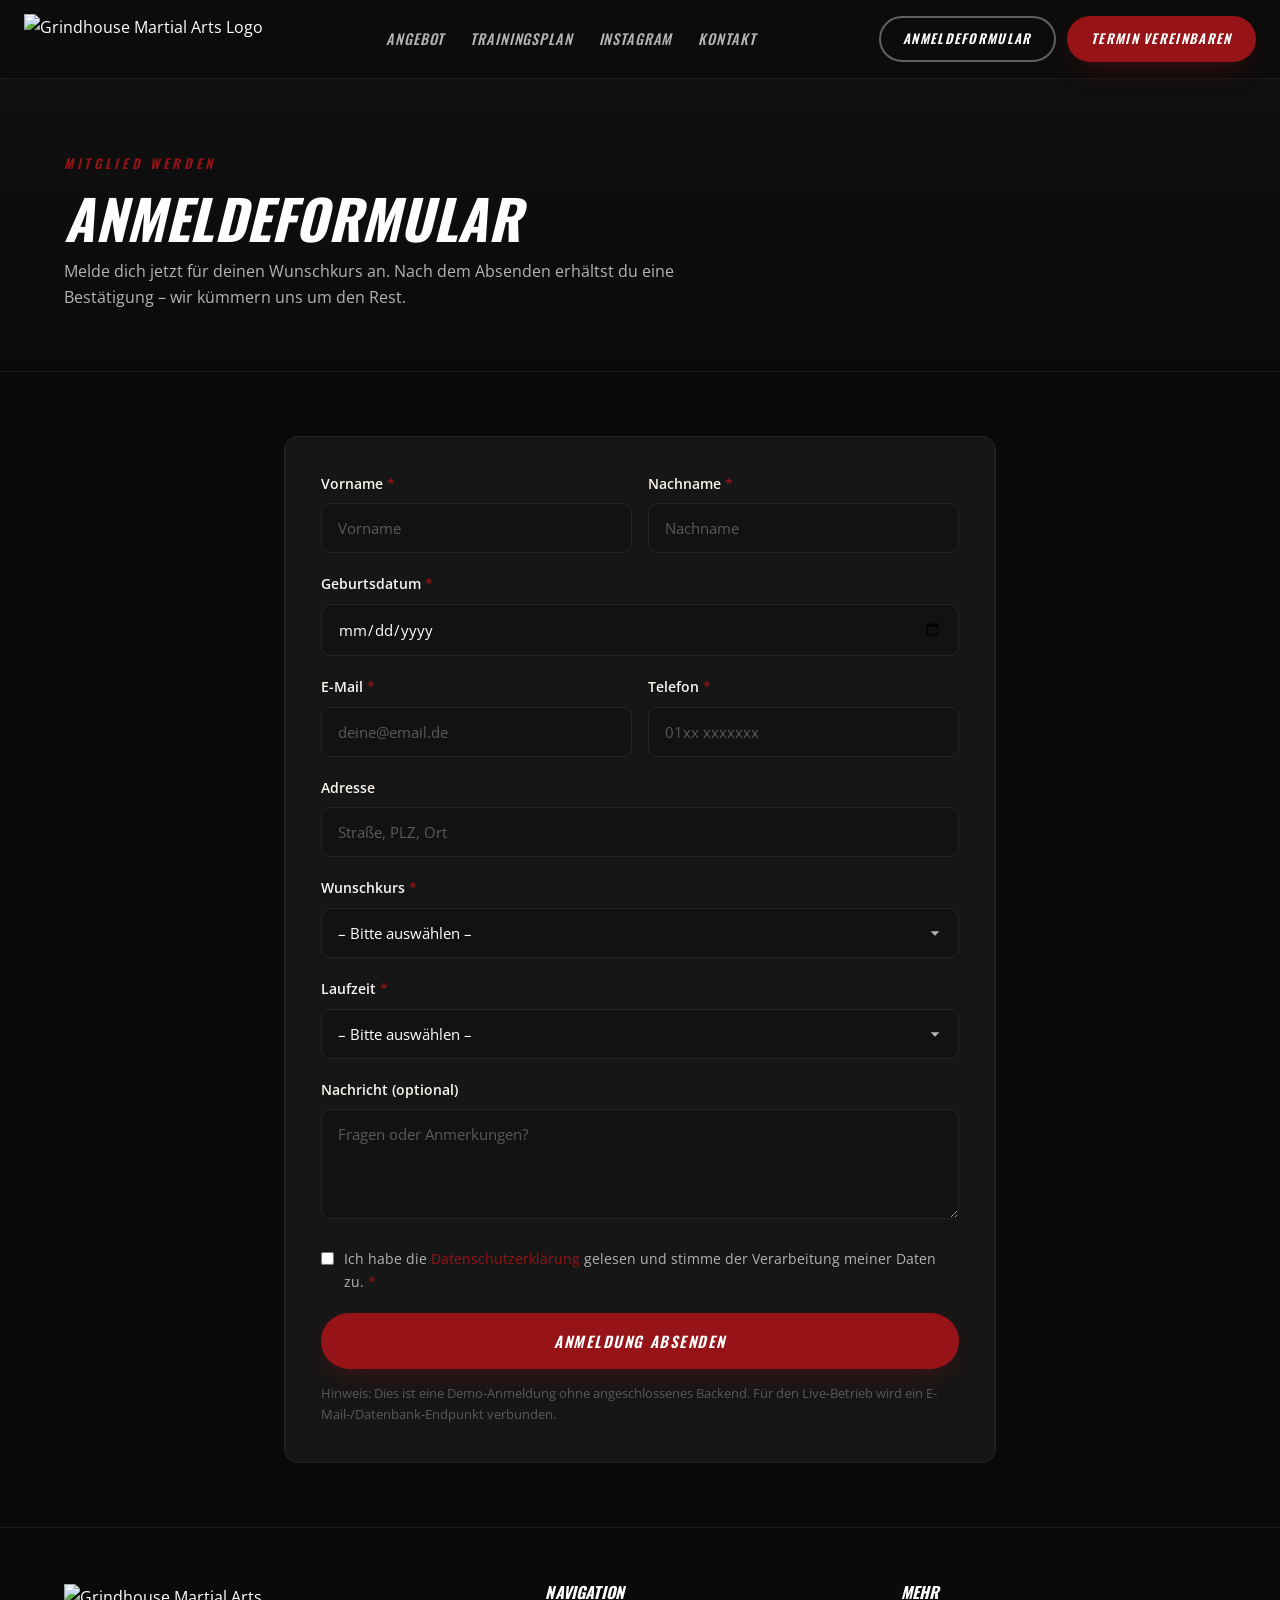
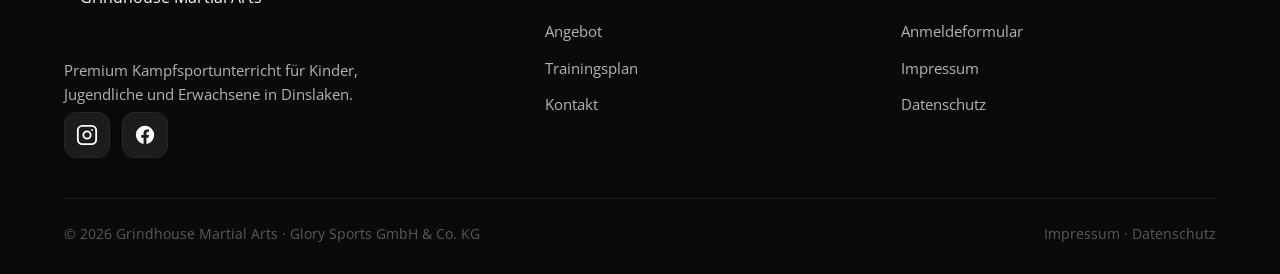
==== anmeldeformular.html @ b5c2acbd "Add anmeldeformular.html (signup form with DSGVO checkbox)" ====
<!DOCTYPE html>
<html lang="de">
<head>
  <meta charset="UTF-8" />
  <meta name="viewport" content="width=device-width, initial-scale=1.0" />
  <title>Anmeldeformular – Grindhouse Martial Arts</title>
  <meta name="description" content="Online-Anmeldung für Kurse bei Grindhouse Martial Arts Dinslaken." />
  <link rel="icon" href="https://www.grindhousemartialarts.de/wp-content/uploads/2023/02/cropped-Logo-Website-270x270.png" />
  <link rel="preconnect" href="https://fonts.googleapis.com" />
  <link rel="preconnect" href="https://fonts.gstatic.com" crossorigin />
  <link href="https://fonts.googleapis.com/css2?family=Oswald:ital,wght@0,400;0,500;0,600;0,700;1,400;1,500;1,600;1,700&family=Open+Sans:wght@400;500;600;700&display=swap" rel="stylesheet" />
  <link rel="stylesheet" href="assets/style.css" />
</head>
<body>
  <header class="nav" id="nav">
    <a class="nav__logo" href="index.html" aria-label="Grindhouse Martial Arts Startseite">
      <img src="https://www.grindhousemartialarts.de/wp-content/uploads/2023/02/Logo-Website.png" alt="Grindhouse Martial Arts Logo" />
    </a>
    <nav><ul class="nav__links">
      <li><a href="index.html#erwachsene">Angebot</a></li>
      <li><a href="index.html#trainingsplan">Trainingsplan</a></li>
      <li><a href="index.html#instagram">Instagram</a></li>
      <li><a href="index.html#kontakt">Kontakt</a></li>
    </ul></nav>
    <div class="nav__cta">
      <a class="btn btn--ghost" href="anmeldeformular.html">Anmeldeformular</a>
      <a class="btn btn--primary" href="index.html#kontakt">Termin vereinbaren</a>
      <button class="nav__burger" aria-label="Menü öffnen" aria-expanded="false"><span></span><span></span><span></span></button>
    </div>
  </header>
  <div class="drawer" id="drawer">
    <a href="index.html#erwachsene">Angebot</a>
    <a href="index.html#trainingsplan">Trainingsplan</a>
    <a href="index.html#instagram">Instagram</a>
    <a href="index.html#kontakt">Kontakt</a>
    <a class="btn btn--primary" href="anmeldeformular.html">Anmeldeformular</a>
  </div>
  <section class="subhero">
    <div class="container">
      <span class="eyebrow">Mitglied werden</span>
      <h1>Anmeldeformular</h1>
      <p>Melde dich jetzt für deinen Wunschkurs an. Nach dem Absenden erhältst du eine Bestätigung – wir kümmern uns um den Rest.</p>
    </div>
  </section>
  <section class="section section--tight">
    <div class="container" style="max-width:760px;">
      <form class="form-card" data-stub data-redirect="bestaetigung.html" data-success="Anmeldung erfolgreich! Du wirst weitergeleitet…" novalidate>
        <div class="hp" aria-hidden="true"><label>Bitte leer lassen<input type="text" name="website" tabindex="-1" autocomplete="off" /></label></div>
        <div style="display:grid;grid-template-columns:1fr 1fr;gap:16px;">
          <div class="form-group"><label for="vorname">Vorname <span class="req">*</span></label><input class="form-control" id="vorname" name="vorname" required placeholder="Vorname" /></div>
          <div class="form-group"><label for="nachname">Nachname <span class="req">*</span></label><input class="form-control" id="nachname" name="nachname" required placeholder="Nachname" /></div>
        </div>
        <div class="form-group"><label for="geburtsdatum">Geburtsdatum <span class="req">*</span></label><input class="form-control" id="geburtsdatum" name="geburtsdatum" type="date" required /></div>
        <div style="display:grid;grid-template-columns:1fr 1fr;gap:16px;">
          <div class="form-group"><label for="email2">E-Mail <span class="req">*</span></label><input class="form-control" id="email2" name="email" type="email" required placeholder="deine@email.de" /></div>
          <div class="form-group"><label for="tel2">Telefon <span class="req">*</span></label><input class="form-control" id="tel2" name="telefon" type="tel" required placeholder="01xx xxxxxxx" /></div>
        </div>
        <div class="form-group"><label for="adresse">Adresse</label><input class="form-control" id="adresse" name="adresse" placeholder="Straße, PLZ, Ort" /></div>
        <div class="form-group">
          <label for="kurs2">Wunschkurs <span class="req">*</span></label>
          <select class="form-control" id="kurs2" name="kurs" required>
            <option value="">– Bitte auswählen –</option>
            <option>Kickboxen (ab 5 Jahren)</option>
            <option>Kickboxen (ab 8 Jahren)</option>
            <option>Kickboxen Teens</option>
            <option>Kickboxen (ab 16 Jahren)</option>
            <option>Frauen Kickboxen</option>
            <option>Yoga</option>
            <option>Mini Turnen</option>
            <option>FitKids Gymnastics</option>
            <option>Kids &amp; Teens Pro Class</option>
            <option>Personal Training</option>
          </select>
        </div>
        <div class="form-group">
          <label for="laufzeit">Laufzeit <span class="req">*</span></label>
          <select class="form-control" id="laufzeit" name="laufzeit" required>
            <option value="">– Bitte auswählen –</option>
            <option>1 Monat</option><option>6 Monate</option><option>12 Monate</option><option>24 Monate</option>
          </select>
        </div>
        <div class="form-group"><label for="nachricht">Nachricht (optional)</label><textarea class="form-control" id="nachricht" name="nachricht" rows="4" placeholder="Fragen oder Anmerkungen?"></textarea></div>
        <div class="form-group" style="display:flex;gap:10px;align-items:flex-start;">
          <input type="checkbox" id="dsgvo" required style="margin-top:5px;width:auto;" />
          <label for="dsgvo" style="margin:0;font-weight:400;color:var(--gray-300);font-size:0.88rem;">Ich habe die <a href="datenschutz.html" style="color:var(--red);">Datenschutzerklärung</a> gelesen und stimme der Verarbeitung meiner Daten zu. <span class="req">*</span></label>
        </div>
        <button class="btn btn--primary btn--block" type="submit">Anmeldung absenden</button>
        <div class="form-msg" role="alert" aria-live="polite"></div>
        <p class="form-hint" style="margin-top:14px;">Hinweis: Dies ist eine Demo-Anmeldung ohne angeschlossenes Backend. Für den Live-Betrieb wird ein E-Mail-/Datenbank-Endpunkt verbunden.</p>
      </form>
    </div>
  </section>
  <footer class="footer">
    <div class="container">
      <div class="footer__top">
        <div class="footer__brand">
          <img src="https://www.grindhousemartialarts.de/wp-content/uploads/2023/02/Logo-Website.png" alt="Grindhouse Martial Arts" />
          <p>Premium Kampfsportunterricht für Kinder, Jugendliche und Erwachsene in Dinslaken.</p>
          <div class="footer__socials">
            <a class="social-btn ig" href="https://www.instagram.com/grindhouse_martial_arts/" target="_blank" rel="noopener" aria-label="Instagram"><svg width="22" height="22" viewBox="0 0 24 24" fill="none" stroke="currentColor" stroke-width="2" stroke-linecap="round" stroke-linejoin="round"><rect x="2" y="2" width="20" height="20" rx="5"/><circle cx="12" cy="12" r="4"/><circle cx="17.5" cy="6.5" r="1" fill="currentColor" stroke="none"/></svg></a>
            <a class="social-btn fb" href="https://www.facebook.com/grindhousemartialarts/" target="_blank" rel="noopener" aria-label="Facebook"><svg width="22" height="22" viewBox="0 0 24 24" fill="currentColor"><path d="M22 12a10 10 0 1 0-11.56 9.88v-6.99H7.9V12h2.54V9.8c0-2.5 1.49-3.89 3.78-3.89 1.09 0 2.24.2 2.24.2v2.46h-1.26c-1.24 0-1.63.77-1.63 1.56V12h2.78l-.44 2.89h-2.34v6.99A10 10 0 0 0 22 12z"/></svg></a>
          </div>
        </div>
        <div><h4>Navigation</h4><ul class="footer__links">
          <li><a href="index.html#erwachsene">Angebot</a></li>
          <li><a href="index.html#trainingsplan">Trainingsplan</a></li>
          <li><a href="index.html#kontakt">Kontakt</a></li>
        </ul></div>
        <div><h4>Mehr</h4><ul class="footer__links">
          <li><a href="anmeldeformular.html">Anmeldeformular</a></li>
          <li><a href="impressum.html">Impressum</a></li>
          <li><a href="datenschutz.html">Datenschutz</a></li>
        </ul></div>
      </div>
      <div class="footer__bottom">
        <span>&copy; <span data-year>2026</span> Grindhouse Martial Arts · Glory Sports GmbH &amp; Co. KG</span>
        <span><a href="impressum.html">Impressum</a> · <a href="datenschutz.html">Datenschutz</a></span>
      </div>
    </div>
  </footer>
  <script src="assets/app.js" defer></script>
</body></html>
---- assets/style.css ----
/* ============================================================
   Grindhouse Martial Arts — v2 (improved clone)
   Brand: Bordeaux #961318 · Oswald (italic display) · Open Sans
   ============================================================ */

:root {
  --red: #961318;
  --red-hover: #7a0f14;
  --red-glow: rgba(150, 19, 24, 0.45);
  --green: #77bc40;
  --dark: #0a0a0a;
  --gray-900: #121212;
  --gray-850: #161616;
  --gray-800: #1c1c1c;
  --gray-700: #262626;
  --gray-500: #5a5a5a;
  --gray-300: #b4b4b4;
  --cream: #faf6f0;
  --white: #ffffff;

  --maxw: 1200px;
  --radius: 14px;
  --pill: 100px;
  --shadow-card: 0 18px 40px -18px rgba(0, 0, 0, 0.6);
  --shadow-soft: 0 8px 30px -12px rgba(0, 0, 0, 0.35);
  --ease: cubic-bezier(0.22, 1, 0.36, 1);

  --font-display: "Oswald", "Arial Narrow", sans-serif;
  --font-body: "Open Sans", system-ui, -apple-system, sans-serif;
}

* { margin: 0; padding: 0; box-sizing: border-box; }

html { scroll-behavior: smooth; scroll-padding-top: 84px; }

body {
  font-family: var(--font-body);
  background: var(--dark);
  color: var(--white);
  line-height: 1.65;
  -webkit-font-smoothing: antialiased;
  overflow-x: hidden;
}

img { display: block; max-width: 100%; }

a { color: inherit; text-decoration: none; }

h1, h2, h3, h4 {
  font-family: var(--font-display);
  font-style: italic;
  font-weight: 700;
  line-height: 1.05;
  letter-spacing: 0.01em;
  text-transform: uppercase;
}

.container { width: 100%; max-width: var(--maxw); margin: 0 auto; padding: 0 24px; }

.eyebrow {
  font-family: var(--font-display);
  font-style: italic;
  font-weight: 600;
  text-transform: uppercase;
  letter-spacing: 0.28em;
  font-size: 0.82rem;
  color: var(--red);
  display: inline-block;
  margin-bottom: 14px;
}

.section { padding: 96px 0; position: relative; }
.section--tight { padding: 64px 0; }
.section__head { max-width: 720px; margin: 0 auto 56px; text-align: center; }
.section__head h2 { font-size: clamp(2rem, 5vw, 3.4rem); margin-bottom: 8px; }
.section__head p { color: var(--gray-300); font-size: 1.05rem; }

/* ---------- Buttons ---------- */
.btn {
  display: inline-flex;
  align-items: center;
  gap: 10px;
  font-family: var(--font-display);
  font-style: italic;
  font-weight: 600;
  text-transform: uppercase;
  letter-spacing: 0.1em;
  font-size: 0.95rem;
  padding: 15px 34px;
  border-radius: var(--pill);
  border: 2px solid transparent;
  cursor: pointer;
  transition: transform 0.25s var(--ease), background 0.25s var(--ease),
    box-shadow 0.25s var(--ease), color 0.25s var(--ease);
  will-change: transform;
}
.btn:hover { transform: translateY(-2px); }
.btn:active { transform: translateY(0); }
.btn--primary { background: var(--red); color: var(--white); box-shadow: 0 10px 30px -10px var(--red-glow); }
.btn--primary:hover { background: var(--red-hover); box-shadow: 0 16px 38px -10px var(--red-glow); }
.btn--ghost { background: transparent; color: var(--white); border-color: rgba(255, 255, 255, 0.35); }
.btn--ghost:hover { border-color: var(--white); background: rgba(255, 255, 255, 0.06); }
.btn--block { width: 100%; justify-content: center; }

/* ---------- Navbar ---------- */
.nav {
  position: fixed; inset: 0 0 auto 0; z-index: 100;
  display: flex; align-items: center; justify-content: space-between;
  padding: 14px 24px;
  background: rgba(10, 10, 10, 0.55);
  backdrop-filter: blur(14px);
  -webkit-backdrop-filter: blur(14px);
  border-bottom: 1px solid rgba(255, 255, 255, 0.06);
  transition: background 0.3s var(--ease), padding 0.3s var(--ease);
}
.nav.scrolled { background: rgba(10, 10, 10, 0.9); padding: 10px 24px; }
.nav__logo img { height: 50px; width: auto; }
.nav__links { display: flex; align-items: center; gap: 26px; list-style: none; }
.nav__links a {
  font-family: var(--font-display); font-style: italic; font-weight: 500;
  text-transform: uppercase; letter-spacing: 0.06em; font-size: 0.9rem;
  color: var(--gray-300); position: relative; padding: 4px 0;
  transition: color 0.2s var(--ease);
}
.nav__links a::after {
  content: ""; position: absolute; left: 0; bottom: -2px; height: 2px; width: 0;
  background: var(--red); transition: width 0.25s var(--ease);
}
.nav__links a:hover { color: var(--white); }
.nav__links a:hover::after { width: 100%; }
.nav__cta { display: flex; gap: 12px; align-items: center; }
.nav__cta .btn { padding: 10px 22px; font-size: 0.82rem; }
.nav__burger {
  display: none; background: none; border: 0; cursor: pointer; padding: 8px;
  width: 44px; height: 44px; flex-direction: column; gap: 5px; justify-content: center; align-items: center;
}
.nav__burger span { width: 24px; height: 2px; background: var(--white); transition: 0.3s var(--ease); }
.nav__burger.open span:nth-child(1) { transform: translateY(7px) rotate(45deg); }
.nav__burger.open span:nth-child(2) { opacity: 0; }
.nav__burger.open span:nth-child(3) { transform: translateY(-7px) rotate(-45deg); }

.drawer {
  position: fixed; inset: 0; z-index: 99;
  background: rgba(10, 10, 10, 0.97);
  backdrop-filter: blur(10px);
  display: flex; flex-direction: column; align-items: center; justify-content: center; gap: 8px;
  transform: translateY(-100%); transition: transform 0.4s var(--ease);
}
.drawer.open { transform: translateY(0); }
.drawer a {
  font-family: var(--font-display); font-style: italic; font-weight: 600;
  text-transform: uppercase; letter-spacing: 0.08em; font-size: 1.5rem;
  color: var(--white); padding: 12px 0;
}
.drawer a:hover { color: var(--red); }
.drawer .btn { margin-top: 16px; }

/* ---------- Hero ---------- */
.hero {
  position: relative; min-height: 100vh; min-height: 100dvh;
  display: flex; align-items: center;
  padding: 120px 0 80px;
  background:
    linear-gradient(180deg, rgba(10,10,10,0.55) 0%, rgba(10,10,10,0.82) 60%, var(--dark) 100%),
    url("https://www.grindhousemartialarts.de/wp-content/uploads/2024/10/Grindhouse-17-scaled.jpg") center 28% / cover no-repeat fixed;
}
.hero__inner { max-width: 760px; }
.hero__brandmark { height: 86px; width: auto; margin-bottom: 26px; filter: drop-shadow(0 6px 20px rgba(0,0,0,0.5)); }
.hero h1 { font-size: clamp(2.6rem, 7vw, 5rem); margin-bottom: 22px; }
.hero h1 .accent { color: var(--red); }
.hero__lead { font-size: 1.15rem; color: var(--cream); margin-bottom: 14px; max-width: 620px; }
.hero__sub { font-size: 1rem; color: var(--gray-300); margin-bottom: 34px; max-width: 600px; }
.hero__actions { display: flex; gap: 14px; flex-wrap: wrap; }
.hero__scroll {
  position: absolute; left: 50%; bottom: 28px; transform: translateX(-50%);
  display: flex; flex-direction: column; align-items: center; gap: 8px;
  color: var(--gray-300); font-size: 0.72rem; letter-spacing: 0.2em; text-transform: uppercase;
}
.hero__scroll .mouse { width: 24px; height: 38px; border: 2px solid var(--gray-500); border-radius: 14px; position: relative; }
.hero__scroll .mouse::after {
  content: ""; position: absolute; top: 7px; left: 50%; transform: translateX(-50%);
  width: 4px; height: 7px; background: var(--red); border-radius: 3px; animation: scroll 1.6s infinite;
}
@keyframes scroll { 0% { opacity: 0; top: 7px; } 40% { opacity: 1; } 80% { opacity: 0; top: 18px; } 100% { opacity: 0; } }

/* ---------- Offer cards ---------- */
.offer-grid { display: grid; grid-template-columns: repeat(2, 1fr); gap: 28px; }
.offer-card {
  position: relative; border-radius: var(--radius); overflow: hidden;
  background: var(--gray-850); box-shadow: var(--shadow-card);
  min-height: 440px; display: flex; flex-direction: column; justify-content: flex-end;
  isolation: isolate;
}
.offer-card__img {
  position: absolute; inset: 0; width: 100%; height: 100%; object-fit: cover;
  z-index: -2; transition: transform 0.7s var(--ease);
}
.offer-card::before {
  content: ""; position: absolute; inset: 0; z-index: -1;
  background: linear-gradient(180deg, rgba(10,10,10,0.1) 0%, rgba(10,10,10,0.55) 45%, rgba(10,10,10,0.95) 100%);
}
.offer-card:hover .offer-card__img { transform: scale(1.06); }
.offer-card__body { padding: 32px; }
.offer-card__tag {
  display: inline-block; font-family: var(--font-display); font-style: italic; font-weight: 600;
  text-transform: uppercase; letter-spacing: 0.14em; font-size: 0.7rem;
  background: var(--red); color: #fff; padding: 5px 14px; border-radius: var(--pill); margin-bottom: 14px;
}
.offer-card h3 { font-size: 1.7rem; margin-bottom: 12px; }
.offer-card p { color: var(--gray-300); font-size: 0.96rem; margin-bottom: 20px; }
.offer-card a.link {
  font-family: var(--font-display); font-style: italic; font-weight: 600; text-transform: uppercase;
  letter-spacing: 0.08em; font-size: 0.86rem; color: var(--white); display: inline-flex; align-items: center; gap: 8px;
}
.offer-card a.link svg { transition: transform 0.25s var(--ease); }
.offer-card a.link:hover { color: var(--red); }
.offer-card a.link:hover svg { transform: translateX(5px); }

/* ---------- Why / About split ---------- */
.split { display: grid; grid-template-columns: 1.05fr 1fr; gap: 56px; align-items: center; }
.split--rev .split__media { order: 2; }
.split__media { border-radius: var(--radius); overflow: hidden; box-shadow: var(--shadow-card); }
.split__media img { width: 100%; height: 100%; object-fit: cover; min-height: 380px; }
.split__body h2 { font-size: clamp(1.8rem, 4vw, 2.8rem); margin-bottom: 22px; }
.split__body p { color: var(--gray-300); margin-bottom: 18px; }

/* ---------- Values ---------- */
.values { display: grid; grid-template-columns: repeat(3, 1fr); gap: 24px; }
.value-card {
  background: var(--gray-850); border: 1px solid var(--gray-700); border-radius: var(--radius);
  padding: 36px 30px; text-align: center; transition: transform 0.3s var(--ease), border-color 0.3s var(--ease);
}
.value-card:hover { transform: translateY(-6px); border-color: var(--red); }
.value-card__icon {
  width: 64px; height: 64px; margin: 0 auto 20px; border-radius: 50%;
  display: grid; place-items: center; background: rgba(150,19,24,0.12); color: var(--red);
}
.value-card h3 { font-size: 1.25rem; margin-bottom: 10px; }
.value-card p { color: var(--gray-300); font-size: 0.94rem; }

/* ---------- Course filter ---------- */
.filter-tabs { display: flex; flex-wrap: wrap; gap: 10px; justify-content: center; margin-bottom: 36px; }
.filter-tab {
  font-family: var(--font-display); font-style: italic; font-weight: 600; text-transform: uppercase;
  letter-spacing: 0.06em; font-size: 0.86rem; padding: 11px 24px; border-radius: var(--pill);
  background: var(--gray-800); color: var(--gray-300); border: 1px solid var(--gray-700); cursor: pointer;
  transition: 0.25s var(--ease);
}
.filter-tab:hover { color: var(--white); border-color: var(--gray-500); }
.filter-tab.active { background: var(--red); color: #fff; border-color: var(--red); }
.filter-panel { display: none; animation: fade 0.4s var(--ease); }
.filter-panel.active { display: block; }
@keyframes fade { from { opacity: 0; transform: translateY(8px); } to { opacity: 1; transform: translateY(0); } }
.course-list { display: grid; grid-template-columns: repeat(auto-fill, minmax(240px, 1fr)); gap: 16px; }
.course-pill {
  background: var(--gray-850); border: 1px solid var(--gray-700); border-radius: 12px; padding: 20px 22px;
  display: flex; flex-direction: column; gap: 4px;
}
.course-pill strong { font-family: var(--font-display); font-style: italic; text-transform: uppercase; font-size: 1.05rem; }
.course-pill span { color: var(--gray-300); font-size: 0.88rem; }
.course-pill .time { color: var(--red); font-weight: 600; }

/* ---------- Training plan ---------- */
.plan-wrap { overflow-x: auto; border-radius: var(--radius); border: 1px solid var(--gray-700); }
table.plan { width: 100%; border-collapse: collapse; min-width: 760px; background: var(--gray-900); }
table.plan th, table.plan td { padding: 14px 16px; text-align: left; vertical-align: top; border-bottom: 1px solid var(--gray-800); }
table.plan th {
  font-family: var(--font-display); font-style: italic; text-transform: uppercase; letter-spacing: 0.06em;
  font-size: 0.9rem; background: var(--red); color: #fff; position: sticky; top: 0;
}
table.plan td { font-size: 0.88rem; color: var(--gray-300); border-right: 1px solid var(--gray-800); }
table.plan td:last-child { border-right: 0; }
table.plan .slot { display: block; }
table.plan .slot strong { color: var(--white); font-weight: 600; display: block; }
table.plan .slot .t { color: var(--red); font-weight: 600; font-variant-numeric: tabular-nums; }
table.plan .slot small { color: var(--gray-500); }
.plan-note { text-align: center; color: var(--gray-300); font-style: italic; margin-top: 16px; }

/* mobile accordion for plan */
.plan-accordion { display: none; }
.plan-day { border: 1px solid var(--gray-700); border-radius: 12px; margin-bottom: 10px; overflow: hidden; }
.plan-day summary {
  list-style: none; cursor: pointer; padding: 16px 20px; background: var(--gray-850);
  font-family: var(--font-display); font-style: italic; text-transform: uppercase; letter-spacing: 0.06em;
  display: flex; justify-content: space-between; align-items: center;
}
.plan-day summary::-webkit-details-marker { display: none; }
.plan-day summary::after { content: "+"; color: var(--red); font-size: 1.4rem; }
.plan-day[open] summary::after { content: "\2013"; }
.plan-day__body { padding: 8px 20px 18px; }
.plan-day__body .slot { padding: 10px 0; border-bottom: 1px solid var(--gray-800); }
.plan-day__body .slot:last-child { border-bottom: 0; }
.plan-day__body .t { color: var(--red); font-weight: 600; }

/* ---------- Instagram feed ---------- */
.ig { background: linear-gradient(180deg, var(--gray-900), var(--dark)); }
.ig__head { display: flex; align-items: center; justify-content: space-between; flex-wrap: wrap; gap: 16px; margin-bottom: 40px; }
.ig__head h2 { font-size: clamp(1.8rem, 4vw, 2.8rem); }
.ig__handle { display: inline-flex; align-items: center; gap: 10px; color: var(--gray-300); }
.ig__handle:hover { color: var(--white); }
.ig-grid { display: grid; grid-template-columns: repeat(3, 1fr); gap: 20px; }
.ig-card {
  position: relative; aspect-ratio: 1 / 1; border-radius: var(--radius); overflow: hidden;
  background: var(--gray-850); border: 1px solid var(--gray-700); display: block;
}
.ig-card img { width: 100%; height: 100%; object-fit: cover; transition: transform 0.6s var(--ease); }
.ig-card:hover img { transform: scale(1.07); }
.ig-card__overlay {
  position: absolute; inset: 0; background: linear-gradient(180deg, transparent 40%, rgba(10,10,10,0.88));
  opacity: 0; transition: opacity 0.3s var(--ease); display: flex; flex-direction: column; justify-content: flex-end; padding: 18px;
}
.ig-card:hover .ig-card__overlay { opacity: 1; }
.ig-card__overlay p { font-size: 0.82rem; color: var(--cream); display: -webkit-box; -webkit-line-clamp: 3; -webkit-box-orient: vertical; overflow: hidden; }
.ig-card__overlay .meta { display: flex; gap: 16px; font-size: 0.8rem; color: var(--white); margin-top: 8px; font-weight: 600; }
.ig-card__badge { position: absolute; top: 12px; right: 12px; z-index: 2; color: #fff; filter: drop-shadow(0 2px 6px rgba(0,0,0,0.6)); }
.ig-skeleton { background: linear-gradient(100deg, var(--gray-850) 30%, var(--gray-700) 50%, var(--gray-850) 70%); background-size: 200% 100%; animation: shimmer 1.4s infinite; }
@keyframes shimmer { to { background-position: -200% 0; } }

/* ---------- Contact ---------- */
.contact { display: grid; grid-template-columns: 1fr 1fr; gap: 48px; align-items: start; }
.contact__info { display: flex; flex-direction: column; gap: 26px; }
.info-row { display: flex; gap: 16px; align-items: flex-start; }
.info-row__icon { width: 46px; height: 46px; flex: 0 0 46px; border-radius: 12px; background: rgba(150,19,24,0.12); color: var(--red); display: grid; place-items: center; }
.info-row h4 { font-size: 1rem; margin-bottom: 2px; }
.info-row p, .info-row a { color: var(--gray-300); font-size: 0.95rem; }
.info-row a:hover { color: var(--white); }
.map-embed { border-radius: var(--radius); overflow: hidden; border: 1px solid var(--gray-700); margin-top: 8px; }
.map-embed iframe { width: 100%; height: 220px; border: 0; display: block; filter: grayscale(0.3) invert(0.9) hue-rotate(180deg); }

.form-card { background: var(--gray-850); border: 1px solid var(--gray-700); border-radius: var(--radius); padding: 36px; box-shadow: var(--shadow-soft); }
.form-group { margin-bottom: 20px; }
.form-group label { display: block; font-size: 0.86rem; font-weight: 600; margin-bottom: 8px; color: var(--cream); }
.form-group label .req { color: var(--red); }
.form-control {
  width: 100%; padding: 14px 16px; border-radius: 10px; background: var(--gray-900);
  border: 1px solid var(--gray-700); color: var(--white); font-family: var(--font-body); font-size: 0.95rem;
  transition: border-color 0.2s var(--ease), box-shadow 0.2s var(--ease);
}
.form-control:focus { outline: none; border-color: var(--red); box-shadow: 0 0 0 3px rgba(150,19,24,0.18); }
.form-control::placeholder { color: var(--gray-500); }
select.form-control { appearance: none; background-image: url("data:image/svg+xml,%3Csvg xmlns='http://www.w3.org/2000/svg' width='14' height='14' fill='%23b4b4b4' viewBox='0 0 16 16'%3E%3Cpath d='M8 11L3 6h10z'/%3E%3C/svg%3E"); background-repeat: no-repeat; background-position: right 16px center; }
.form-hint { font-size: 0.8rem; color: var(--gray-500); margin-top: 6px; }
.form-msg { padding: 14px 16px; border-radius: 10px; font-size: 0.9rem; margin-top: 16px; display: none; }
.form-msg.ok { display: block; background: rgba(119,188,64,0.12); border: 1px solid var(--green); color: #aee08a; }
.form-msg.err { display: block; background: rgba(150,19,24,0.12); border: 1px solid var(--red); color: #f0a0a3; }
.hp { position: absolute; left: -9999px; }

/* ---------- Partners ---------- */
.partners { background: var(--gray-900); }
.partner-grid { display: grid; grid-template-columns: repeat(4, 1fr); gap: 22px; align-items: center; }
.partner-grid img {
  width: 100%; height: 80px; object-fit: contain; background: var(--cream); border-radius: 12px; padding: 12px;
  filter: grayscale(1); opacity: 0.7; transition: 0.3s var(--ease);
}
.partner-grid img:hover { filter: grayscale(0); opacity: 1; transform: translateY(-3px); }

/* ---------- Footer ---------- */
.footer { background: var(--dark); border-top: 1px solid var(--gray-800); padding: 56px 0 28px; }
.footer__top { display: grid; grid-template-columns: 1.4fr 1fr 1fr; gap: 40px; margin-bottom: 40px; }
.footer__brand img { height: 56px; margin-bottom: 18px; }
.footer__brand p { color: var(--gray-300); font-size: 0.92rem; max-width: 320px; }
.footer h4 { font-size: 1rem; margin-bottom: 18px; color: var(--white); }
.footer__links { list-style: none; display: flex; flex-direction: column; gap: 10px; }
.footer__links a { color: var(--gray-300); font-size: 0.92rem; transition: color 0.2s var(--ease); }
.footer__links a:hover { color: var(--red); }
.footer__socials { display: flex; gap: 12px; margin-top: 6px; }
.social-btn {
  width: 46px; height: 46px; border-radius: 12px; display: grid; place-items: center;
  background: var(--gray-800); border: 1px solid var(--gray-700); color: var(--white);
  transition: 0.25s var(--ease);
}
.social-btn:hover { transform: translateY(-3px); }
.social-btn.ig:hover { background: linear-gradient(45deg, #f09433, #e6683c, #dc2743, #cc2366, #bc1888); border-color: transparent; }
.social-btn.fb:hover { background: #1877f2; border-color: transparent; }
.footer__bottom { display: flex; justify-content: space-between; align-items: center; flex-wrap: wrap; gap: 12px; padding-top: 24px; border-top: 1px solid var(--gray-800); color: var(--gray-500); font-size: 0.85rem; }
.footer__bottom a { color: var(--gray-500); }
.footer__bottom a:hover { color: var(--gray-300); }

/* ---------- Reveal animation ---------- */
.reveal { opacity: 0; transform: translateY(28px); transition: opacity 0.7s var(--ease), transform 0.7s var(--ease); }
.reveal.in { opacity: 1; transform: translateY(0); }

/* ---------- Sub-page hero ---------- */
.subhero { padding: 150px 0 60px; background: linear-gradient(180deg, var(--gray-900), var(--dark)); border-bottom: 1px solid var(--gray-800); }
.subhero h1 { font-size: clamp(2.2rem, 5vw, 3.4rem); margin-bottom: 12px; }
.subhero p { color: var(--gray-300); max-width: 640px; }
.prose { max-width: 800px; margin: 0 auto; }
.prose h2 { font-size: 1.5rem; margin: 32px 0 12px; color: var(--white); }
.prose h3 { font-size: 1.15rem; margin: 24px 0 8px; color: var(--cream); }
.prose p, .prose li { color: var(--gray-300); margin-bottom: 12px; }
.prose ul { padding-left: 22px; margin-bottom: 16px; }
.prose a { color: var(--red); }
.prose a:hover { text-decoration: underline; }

/* ---------- Responsive ---------- */
@media (max-width: 980px) {
  .nav__links, .nav__cta .btn--ghost { display: none; }
  .nav__burger { display: flex; }
  .split { grid-template-columns: 1fr; gap: 32px; }
  .split--rev .split__media { order: 0; }
  .contact { grid-template-columns: 1fr; gap: 32px; }
  .footer__top { grid-template-columns: 1fr 1fr; }
  .partner-grid { grid-template-columns: repeat(3, 1fr); }
}
@media (max-width: 720px) {
  .section { padding: 72px 0; }
  .offer-grid { grid-template-columns: 1fr; }
  .values { grid-template-columns: 1fr; }
  .ig-grid { grid-template-columns: 1fr 1fr; }
  .partner-grid { grid-template-columns: repeat(2, 1fr); }
  .footer__top { grid-template-columns: 1fr; }
  .hero { background-attachment: scroll; }
  table.plan { display: none; }
  .plan-wrap { border: 0; overflow: visible; }
  .plan-accordion { display: block; }
}
@media (prefers-reduced-motion: reduce) {
  * { animation: none !important; scroll-behavior: auto; }
  .reveal { opacity: 1; transform: none; transition: none; }
}
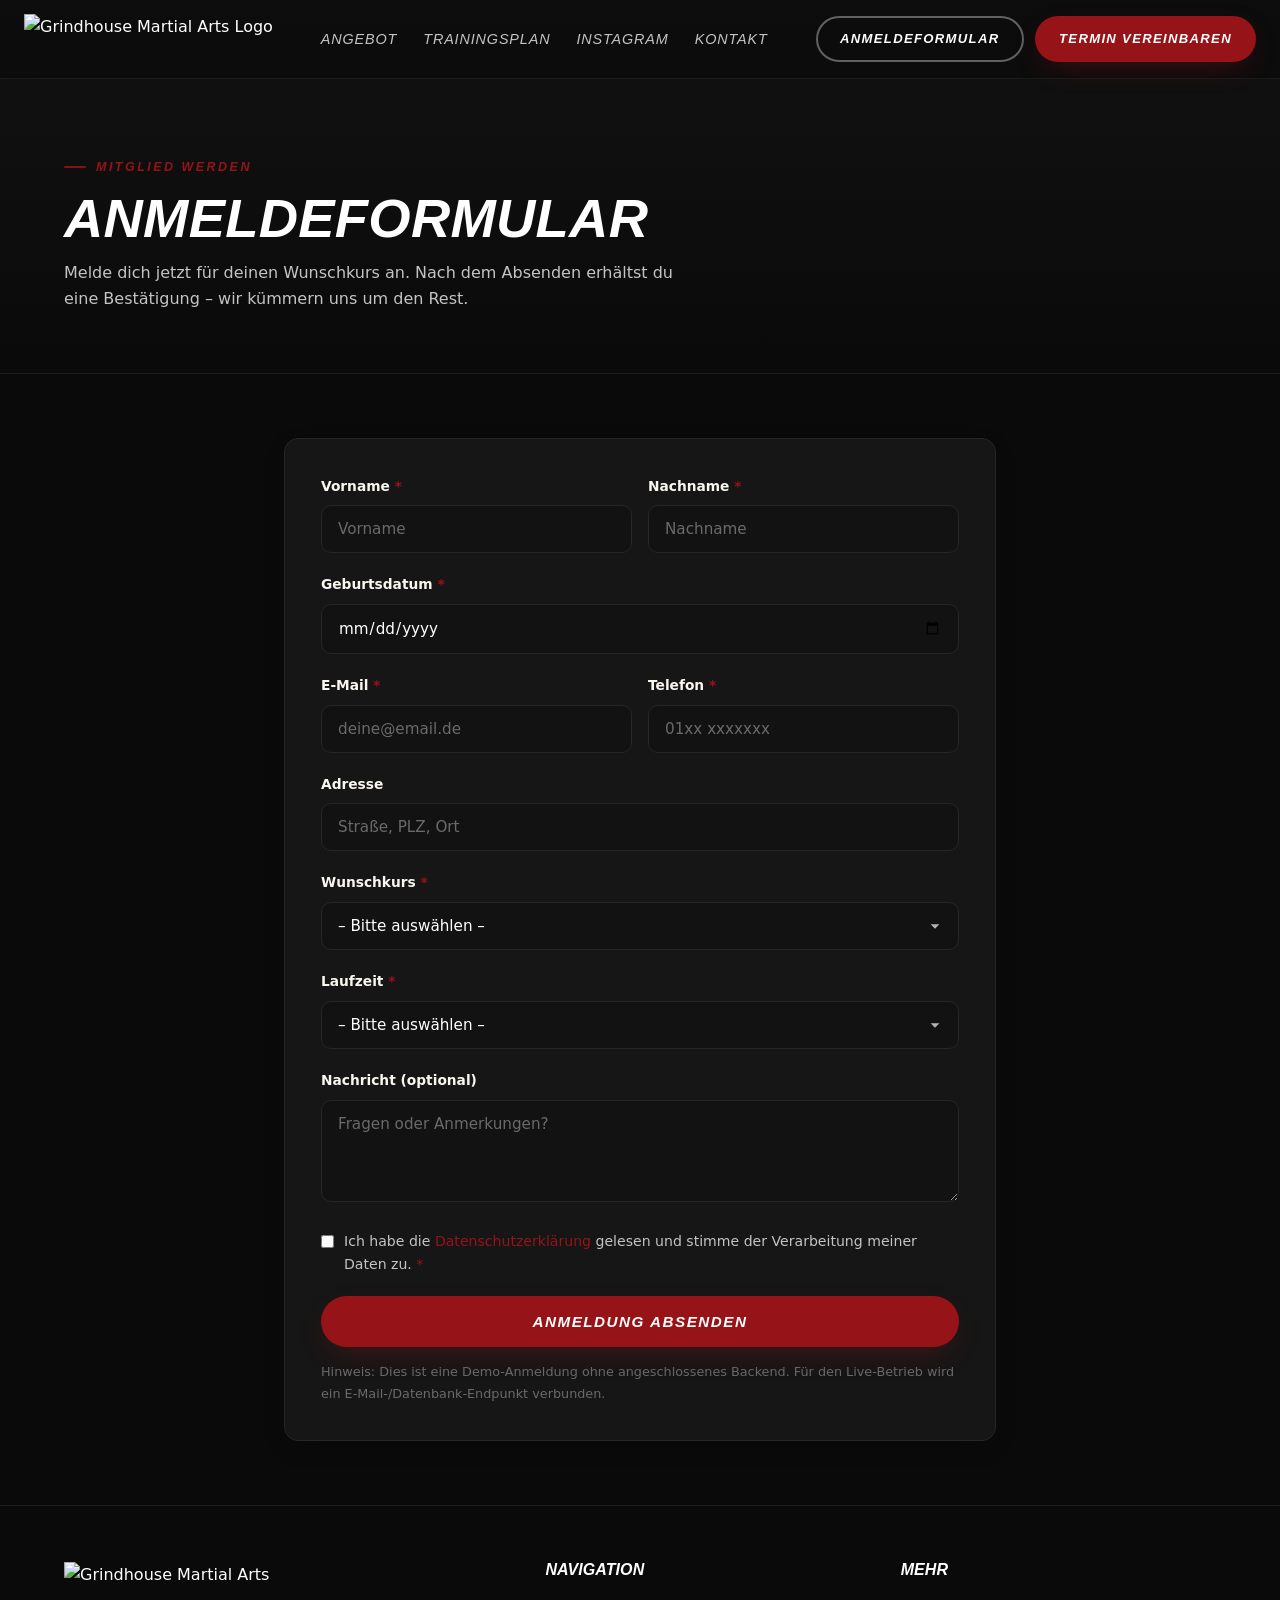
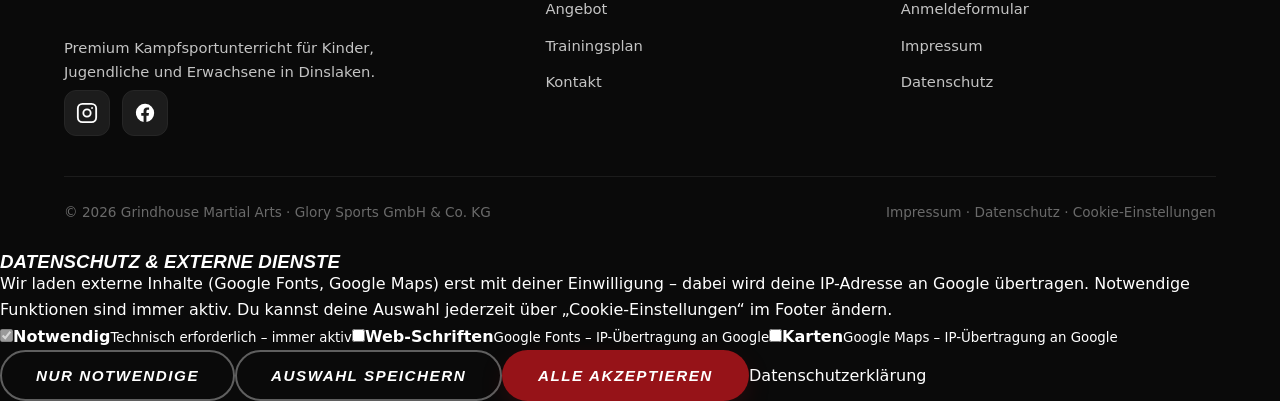
==== commit a1eda72e: "DSGVO: anmeldeformular.html — Fonts einwilligungsbasiert, Consent-Script + Cookie-Einstellungen" ====
--- a/anmeldeformular.html
+++ b/anmeldeformular.html
@@ -6,9 +6,7 @@
   <title>Anmeldeformular – Grindhouse Martial Arts</title>
   <meta name="description" content="Online-Anmeldung für Kurse bei Grindhouse Martial Arts Dinslaken." />
   <link rel="icon" href="https://www.grindhousemartialarts.de/wp-content/uploads/2023/02/cropped-Logo-Website-270x270.png" />
-  <link rel="preconnect" href="https://fonts.googleapis.com" />
-  <link rel="preconnect" href="https://fonts.gstatic.com" crossorigin />
-  <link href="https://fonts.googleapis.com/css2?family=Oswald:ital,wght@0,400;0,500;0,600;0,700;1,400;1,500;1,600;1,700&family=Open+Sans:wght@400;500;600;700&display=swap" rel="stylesheet" />
+  <!-- Google Fonts werden aus Datenschutzgründen (DSGVO) erst nach Einwilligung geladen (siehe assets/consent.js). -->
   <link rel="stylesheet" href="assets/style.css" />
 </head>
 <body>
@@ -114,9 +112,10 @@
       </div>
       <div class="footer__bottom">
         <span>&copy; <span data-year>2026</span> Grindhouse Martial Arts · Glory Sports GmbH &amp; Co. KG</span>
-        <span><a href="impressum.html">Impressum</a> · <a href="datenschutz.html">Datenschutz</a></span>
+        <span><a href="impressum.html">Impressum</a> · <a href="datenschutz.html">Datenschutz</a> · <a href="#" data-consent-open>Cookie-Einstellungen</a></span>
       </div>
     </div>
   </footer>
+  <script src="assets/consent.js" defer></script>
   <script src="assets/app.js" defer></script>
 </body></html>
--- a/assets/style.css
+++ b/assets/style.css
@@ -13,17 +13,20 @@
   --gray-850: #161616;
   --gray-800: #1c1c1c;
   --gray-700: #262626;
-  --gray-500: #5a5a5a;
-  --gray-300: #b4b4b4;
+  --gray-500: #6a6a6a;
+  --gray-300: #c4c4c4;
+  --ink-2: #d8d6d4;
   --cream: #faf6f0;
   --white: #ffffff;
 
   --maxw: 1200px;
   --radius: 14px;
   --pill: 100px;
-  --shadow-card: 0 18px 40px -18px rgba(0, 0, 0, 0.6);
+  --shadow-card: 0 24px 50px -22px rgba(0, 0, 0, 0.7), 0 4px 14px -8px rgba(0, 0, 0, 0.5);
   --shadow-soft: 0 8px 30px -12px rgba(0, 0, 0, 0.35);
+  --hairline: inset 0 1px 0 rgba(255, 255, 255, 0.06);
   --ease: cubic-bezier(0.22, 1, 0.36, 1);
+  --ease-expo: cubic-bezier(0.16, 1, 0.3, 1);
 
   --font-display: "Oswald", "Arial Narrow", sans-serif;
   --font-body: "Open Sans", system-ui, -apple-system, sans-serif;
@@ -50,10 +53,13 @@
   font-family: var(--font-display);
   font-style: italic;
   font-weight: 700;
-  line-height: 1.05;
-  letter-spacing: 0.01em;
+  line-height: 1.04;
+  letter-spacing: 0.005em;
   text-transform: uppercase;
-}
+  text-wrap: balance;
+}
+
+p { text-wrap: pretty; }
 
 .container { width: 100%; max-width: var(--maxw); margin: 0 auto; padding: 0 24px; }
 
@@ -62,18 +68,30 @@
   font-style: italic;
   font-weight: 600;
   text-transform: uppercase;
-  letter-spacing: 0.28em;
-  font-size: 0.82rem;
+  letter-spacing: 0.2em;
+  font-size: 0.78rem;
   color: var(--red);
-  display: inline-block;
+  display: inline-flex;
+  align-items: center;
+  gap: 10px;
   margin-bottom: 14px;
 }
+.eyebrow::before {
+  content: ""; width: 22px; height: 2px; background: var(--red); border-radius: 2px;
+  opacity: 0.85;
+}
+.section__head .eyebrow { justify-content: center; }
 
 .section { padding: 96px 0; position: relative; }
 .section--tight { padding: 64px 0; }
 .section__head { max-width: 720px; margin: 0 auto 56px; text-align: center; }
-.section__head h2 { font-size: clamp(2rem, 5vw, 3.4rem); margin-bottom: 8px; }
-.section__head p { color: var(--gray-300); font-size: 1.05rem; }
+.section__head h2 { font-size: clamp(2rem, 5vw, 3.4rem); margin-bottom: 10px; }
+.section__head p { color: var(--ink-2); font-size: 1.05rem; }
+/* faint brand-tinted accent line under centered section titles */
+.section__head h2::after {
+  content: ""; display: block; width: 52px; height: 3px; margin: 18px auto 0;
+  background: var(--red); border-radius: 3px;
+}
 
 /* ---------- Buttons ---------- */
 .btn {
@@ -95,9 +113,9 @@
   will-change: transform;
 }
 .btn:hover { transform: translateY(-2px); }
-.btn:active { transform: translateY(0); }
+.btn:active { transform: translateY(0) scale(0.98); }
 .btn--primary { background: var(--red); color: var(--white); box-shadow: 0 10px 30px -10px var(--red-glow); }
-.btn--primary:hover { background: var(--red-hover); box-shadow: 0 16px 38px -10px var(--red-glow); }
+.btn--primary:hover { background: var(--red-hover); box-shadow: 0 18px 44px -12px var(--red-glow), 0 0 0 1px rgba(255,255,255,0.08) inset; }
 .btn--ghost { background: transparent; color: var(--white); border-color: rgba(255, 255, 255, 0.35); }
 .btn--ghost:hover { border-color: var(--white); background: rgba(255, 255, 255, 0.06); }
 .btn--block { width: 100%; justify-content: center; }
@@ -130,6 +148,14 @@
 .nav__links a:hover::after { width: 100%; }
 .nav__cta { display: flex; gap: 12px; align-items: center; }
 .nav__cta .btn { padding: 10px 22px; font-size: 0.82rem; }
+.nav__socials { display: flex; gap: 8px; align-items: center; }
+.social-btn--sm { width: 38px; height: 38px; border-radius: 10px; }
+.social-btn--sm svg { width: 18px; height: 18px; }
+
+/* WhatsApp button */
+.btn--whatsapp { background: #25d366; color: #062e16; }
+.btn--whatsapp:hover { background: #1ebe5a; box-shadow: 0 12px 30px -12px rgba(37,211,102,0.6); }
+.btn--whatsapp svg { width: 18px; height: 18px; }
 .nav__burger {
   display: none; background: none; border: 0; cursor: pointer; padding: 8px;
   width: 44px; height: 44px; flex-direction: column; gap: 5px; justify-content: center; align-items: center;
@@ -158,19 +184,46 @@
 /* ---------- Hero ---------- */
 .hero {
   position: relative; min-height: 100vh; min-height: 100dvh;
-  display: flex; align-items: center;
+  display: flex; align-items: center; overflow: hidden;
   padding: 120px 0 80px;
   background:
     linear-gradient(180deg, rgba(10,10,10,0.55) 0%, rgba(10,10,10,0.82) 60%, var(--dark) 100%),
     url("https://www.grindhousemartialarts.de/wp-content/uploads/2024/10/Grindhouse-17-scaled.jpg") center 28% / cover no-repeat fixed;
 }
-.hero__inner { max-width: 760px; }
+/* warm brand glow anchoring the hero copy */
+.hero::before {
+  content: ""; position: absolute; z-index: 0;
+  left: -8%; top: 32%; width: 48vw; height: 48vw; max-width: 720px; max-height: 720px;
+  background: radial-gradient(circle, rgba(150,19,24,0.32) 0%, rgba(150,19,24,0) 68%);
+  filter: blur(10px); pointer-events: none;
+}
+.hero__grid, .hero__scroll { position: relative; z-index: 1; }
+.hero__grid { display: grid; grid-template-columns: 1.15fr 0.85fr; gap: 48px; align-items: center; width: 100%; }
+.hero__inner { max-width: 680px; }
 .hero__brandmark { height: 86px; width: auto; margin-bottom: 26px; filter: drop-shadow(0 6px 20px rgba(0,0,0,0.5)); }
-.hero h1 { font-size: clamp(2.6rem, 7vw, 5rem); margin-bottom: 22px; }
+.hero h1 { font-size: clamp(2.4rem, 5.5vw, 4.4rem); margin-bottom: 22px; }
 .hero h1 .accent { color: var(--red); }
-.hero__lead { font-size: 1.15rem; color: var(--cream); margin-bottom: 14px; max-width: 620px; }
-.hero__sub { font-size: 1rem; color: var(--gray-300); margin-bottom: 34px; max-width: 600px; }
+.hero__lead { font-size: 1.12rem; color: var(--cream); margin-bottom: 14px; max-width: 620px; }
+.hero__sub { font-size: 0.98rem; color: var(--gray-300); margin-bottom: 30px; max-width: 600px; }
 .hero__actions { display: flex; gap: 14px; flex-wrap: wrap; }
+
+/* Google reviews — schlicht & dezent */
+.hero__reviews { display: inline-flex; align-items: center; gap: 10px; margin-top: 24px; padding: 8px 14px; border-radius: var(--pill); background: rgba(255,255,255,0.06); border: 1px solid rgba(255,255,255,0.1); }
+.hero__reviews .stars { display: inline-flex; gap: 1px; }
+.hero__reviews-text { font-size: 0.85rem; color: var(--gray-300); }
+.hero__reviews-text strong { color: var(--white); }
+
+/* Hero course finder card */
+.hero__finder {
+  background: rgba(18,18,18,0.82); backdrop-filter: blur(10px); -webkit-backdrop-filter: blur(10px);
+  border: 1px solid var(--gray-700); border-radius: var(--radius); padding: 28px; box-shadow: var(--shadow-card);
+}
+.hero__finder .eyebrow { margin-bottom: 6px; }
+.hero__finder h2 { font-size: 1.7rem; margin-bottom: 18px; }
+.hero__finder .filter-tabs { margin-bottom: 18px; gap: 8px; }
+.hero__finder .filter-tab { padding: 8px 16px; font-size: 0.78rem; }
+.hero__finder .course-list { grid-template-columns: 1fr; gap: 10px; }
+.hero__finder .course-pill { padding: 14px 16px; }
 .hero__scroll {
   position: absolute; left: 50%; bottom: 28px; transform: translateX(-50%);
   display: flex; flex-direction: column; align-items: center; gap: 8px;
@@ -190,7 +243,9 @@
   background: var(--gray-850); box-shadow: var(--shadow-card);
   min-height: 440px; display: flex; flex-direction: column; justify-content: flex-end;
   isolation: isolate;
-}
+  transition: transform 0.4s var(--ease-expo), box-shadow 0.4s var(--ease-expo);
+}
+.offer-card:hover { transform: translateY(-6px); box-shadow: 0 30px 60px -24px rgba(0,0,0,0.8), 0 0 0 1px rgba(150,19,24,0.4); }
 .offer-card__img {
   position: absolute; inset: 0; width: 100%; height: 100%; object-fit: cover;
   z-index: -2; transition: transform 0.7s var(--ease);
@@ -227,13 +282,17 @@
 /* ---------- Values ---------- */
 .values { display: grid; grid-template-columns: repeat(3, 1fr); gap: 24px; }
 .value-card {
-  background: var(--gray-850); border: 1px solid var(--gray-700); border-radius: var(--radius);
-  padding: 36px 30px; text-align: center; transition: transform 0.3s var(--ease), border-color 0.3s var(--ease);
-}
-.value-card:hover { transform: translateY(-6px); border-color: var(--red); }
+  background: linear-gradient(180deg, rgba(255,255,255,0.025), transparent 40%), var(--gray-850);
+  border: 1px solid var(--gray-700); border-radius: var(--radius); box-shadow: var(--hairline);
+  padding: 36px 30px; text-align: center;
+  transition: transform 0.35s var(--ease-expo), border-color 0.35s var(--ease), box-shadow 0.35s var(--ease);
+}
+.value-card:hover { transform: translateY(-6px); border-color: var(--red); box-shadow: var(--hairline), 0 20px 40px -20px rgba(0,0,0,0.7); }
+.value-card:hover .value-card__icon { background: var(--red); color: #fff; }
 .value-card__icon {
   width: 64px; height: 64px; margin: 0 auto 20px; border-radius: 50%;
   display: grid; place-items: center; background: rgba(150,19,24,0.12); color: var(--red);
+  transition: background 0.35s var(--ease), color 0.35s var(--ease);
 }
 .value-card h3 { font-size: 1.25rem; margin-bottom: 10px; }
 .value-card p { color: var(--gray-300); font-size: 0.94rem; }
@@ -350,9 +409,10 @@
 .partner-grid { display: grid; grid-template-columns: repeat(4, 1fr); gap: 22px; align-items: center; }
 .partner-grid img {
   width: 100%; height: 80px; object-fit: contain; background: var(--cream); border-radius: 12px; padding: 12px;
-  filter: grayscale(1); opacity: 0.7; transition: 0.3s var(--ease);
-}
-.partner-grid img:hover { filter: grayscale(0); opacity: 1; transform: translateY(-3px); }
+  filter: grayscale(1); opacity: 0.62;
+  transition: opacity 0.3s var(--ease), filter 0.3s var(--ease), transform 0.3s var(--ease-expo);
+}
+.partner-grid img:hover { filter: grayscale(0); opacity: 1; transform: translateY(-4px); }
 
 /* ---------- Footer ---------- */
 .footer { background: var(--dark); border-top: 1px solid var(--gray-800); padding: 56px 0 28px; }
@@ -377,8 +437,11 @@
 .footer__bottom a:hover { color: var(--gray-300); }
 
 /* ---------- Reveal animation ---------- */
-.reveal { opacity: 0; transform: translateY(28px); transition: opacity 0.7s var(--ease), transform 0.7s var(--ease); }
+.reveal { opacity: 0; transform: translateY(24px); transition: opacity 0.8s var(--ease-expo), transform 0.8s var(--ease-expo); }
 .reveal.in { opacity: 1; transform: translateY(0); }
+/* gentle stagger when several reveals sit in one row/grid */
+.offer-grid .reveal:nth-child(2), .values .reveal:nth-child(2), .reviews-grid .reveal:nth-child(2) { transition-delay: 0.08s; }
+.values .reveal:nth-child(3), .reviews-grid .reveal:nth-child(3) { transition-delay: 0.16s; }
 
 /* ---------- Sub-page hero ---------- */
 .subhero { padding: 150px 0 60px; background: linear-gradient(180deg, var(--gray-900), var(--dark)); border-bottom: 1px solid var(--gray-800); }
@@ -392,18 +455,68 @@
 .prose a { color: var(--red); }
 .prose a:hover { text-decoration: underline; }
 
+/* drawer socials (mobile) */
+.drawer__socials { display: flex; gap: 14px; margin-top: 20px; }
+
+/* ---------- Floating WhatsApp button (mobile only) ---------- */
+.whatsapp-fab {
+  display: none;
+  position: fixed; z-index: 95;
+  right: 18px; bottom: calc(18px + env(safe-area-inset-bottom, 0px));
+  width: 58px; height: 58px; border-radius: 50%;
+  background: #25d366; color: #fff;
+  align-items: center; justify-content: center;
+  box-shadow: 0 8px 24px -6px rgba(37,211,102,0.6), 0 2px 8px rgba(0,0,0,0.3);
+  transition: transform 0.2s var(--ease);
+}
+.whatsapp-fab:active { transform: scale(0.92); }
+
+/* ---------- Reviews section ---------- */
+.reviews__head { text-align: center; max-width: 720px; margin: 0 auto 40px; }
+.reviews__head h2 { font-size: clamp(1.8rem, 4vw, 2.8rem); margin-bottom: 16px; }
+.reviews__badge {
+  display: inline-flex; align-items: center; gap: 8px;
+  padding: 8px 16px; border-radius: var(--pill);
+  background: var(--gray-850); border: 1px solid var(--gray-700);
+  font-size: 0.9rem; color: var(--gray-300);
+}
+.reviews__badge:hover { border-color: var(--gray-500); color: var(--white); }
+.reviews__badge .stars { color: #fbbc05; letter-spacing: 1px; }
+.reviews__badge strong { color: var(--white); }
+.reviews-grid { display: grid; grid-template-columns: repeat(3, 1fr); gap: 22px; }
+.review-card {
+  background: linear-gradient(180deg, rgba(255,255,255,0.02), transparent 36%), var(--gray-850);
+  border: 1px solid var(--gray-700); border-radius: var(--radius); box-shadow: var(--hairline);
+  padding: 26px; display: flex; flex-direction: column; gap: 14px;
+  transition: transform 0.35s var(--ease-expo), border-color 0.35s var(--ease), box-shadow 0.35s var(--ease);
+}
+.review-card:hover { transform: translateY(-4px); border-color: var(--red); box-shadow: var(--hairline), 0 18px 36px -20px rgba(0,0,0,0.7); }
+.review-card__stars { color: #fbbc05; font-size: 1.05rem; letter-spacing: 2px; }
+.review-card blockquote { color: var(--cream); font-size: 0.96rem; line-height: 1.6; margin: 0; }
+.review-card figcaption { display: flex; justify-content: space-between; align-items: center; margin-top: auto; padding-top: 8px; }
+.review-card__name { font-weight: 600; color: var(--white); font-size: 0.9rem; }
+.review-card__src { color: var(--gray-500); font-size: 0.8rem; }
+
 /* ---------- Responsive ---------- */
+@media (max-width: 1100px) {
+  .hero__grid { grid-template-columns: 1fr; gap: 36px; }
+  .hero__finder { max-width: 560px; }
+}
 @media (max-width: 980px) {
-  .nav__links, .nav__cta .btn--ghost { display: none; }
+  .nav__links, .nav__cta .btn--ghost, .nav__socials, .nav__cta .btn--whatsapp { display: none; }
   .nav__burger { display: flex; }
+  .whatsapp-fab { display: flex; }
   .split { grid-template-columns: 1fr; gap: 32px; }
   .split--rev .split__media { order: 0; }
   .contact { grid-template-columns: 1fr; gap: 32px; }
   .footer__top { grid-template-columns: 1fr 1fr; }
   .partner-grid { grid-template-columns: repeat(3, 1fr); }
+  .reviews-grid { grid-template-columns: 1fr; gap: 16px; }
 }
 @media (max-width: 720px) {
   .section { padding: 72px 0; }
+  .hero { min-height: auto; padding: 110px 0 64px; }
+  .hero__finder { padding: 22px; }
   .offer-grid { grid-template-columns: 1fr; }
   .values { grid-template-columns: 1fr; }
   .ig-grid { grid-template-columns: 1fr 1fr; }
@@ -415,6 +528,6 @@
   .plan-accordion { display: block; }
 }
 @media (prefers-reduced-motion: reduce) {
-  * { animation: none !important; scroll-behavior: auto; }
-  .reveal { opacity: 1; transform: none; transition: none; }
-}
+  *, *::before, *::after { animation: none !important; transition: none !important; scroll-behavior: auto; }
+  .reveal { opacity: 1; transform: none; }
+}
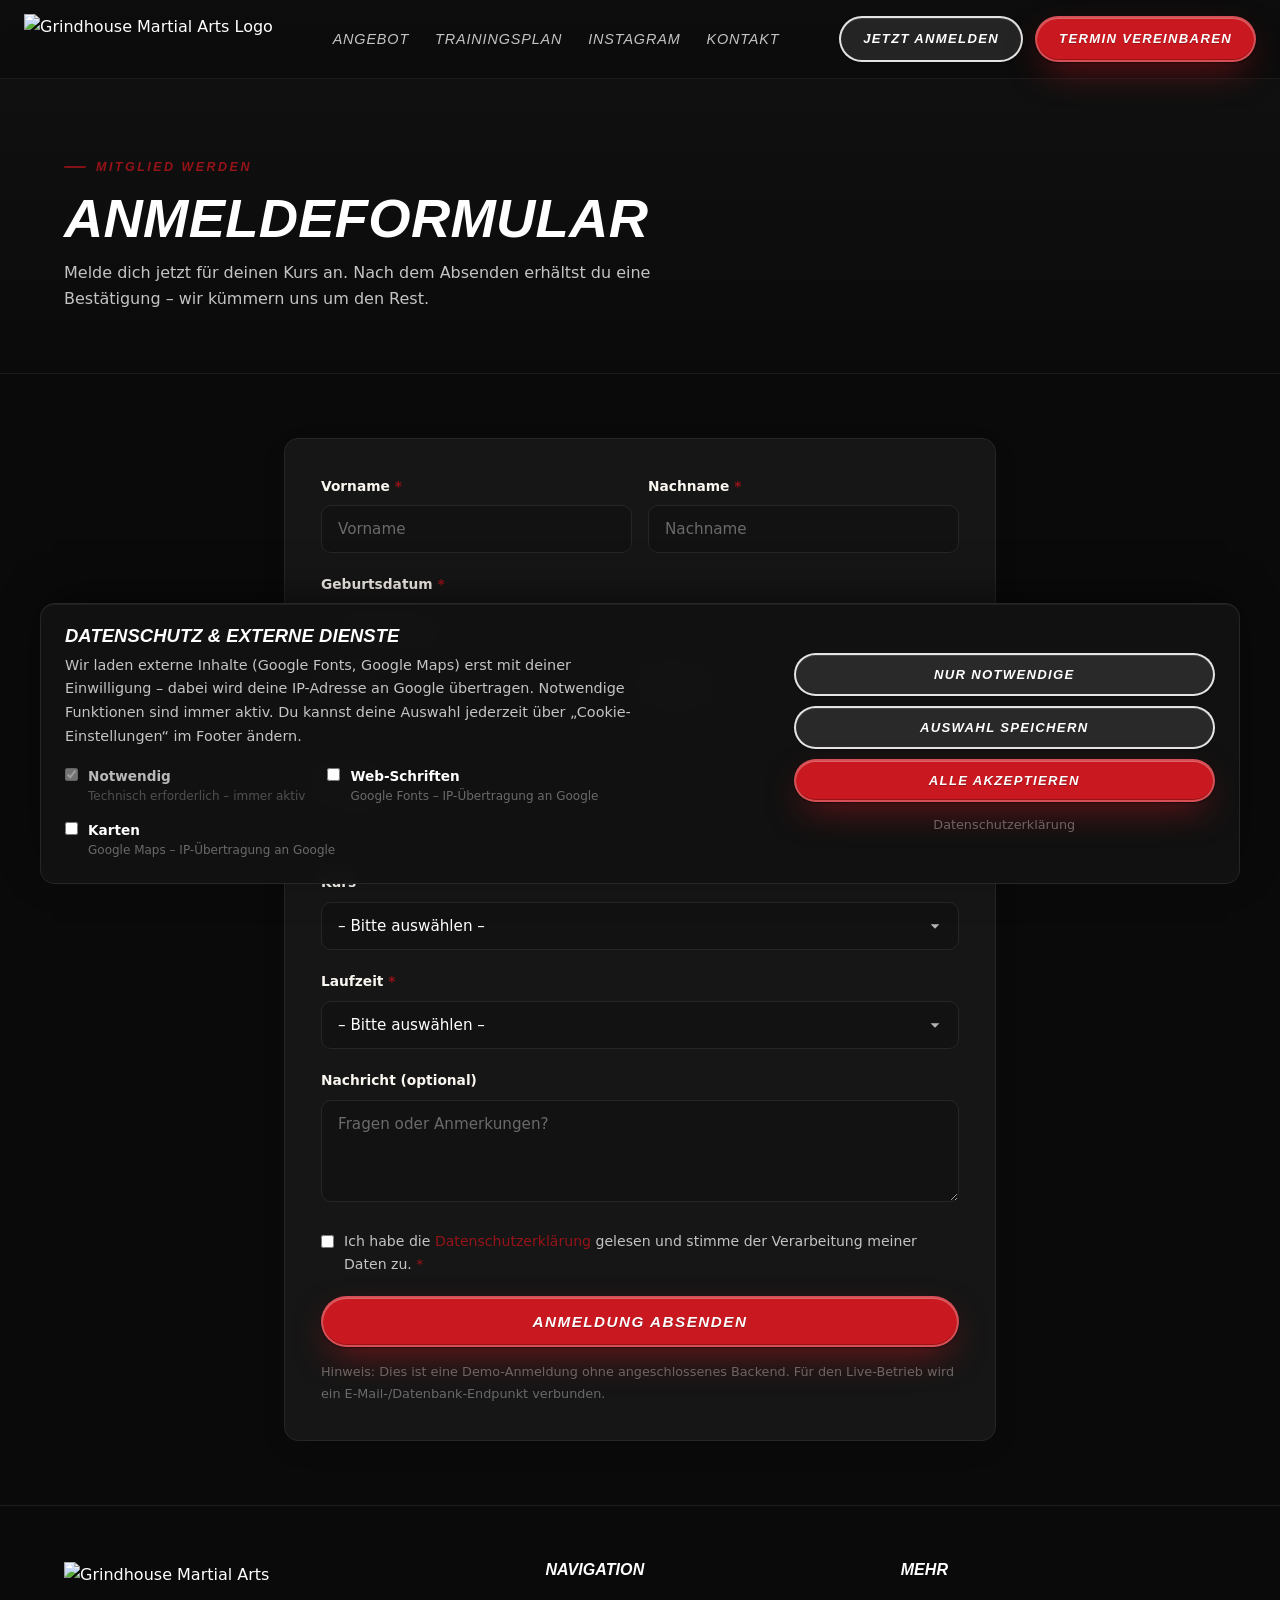
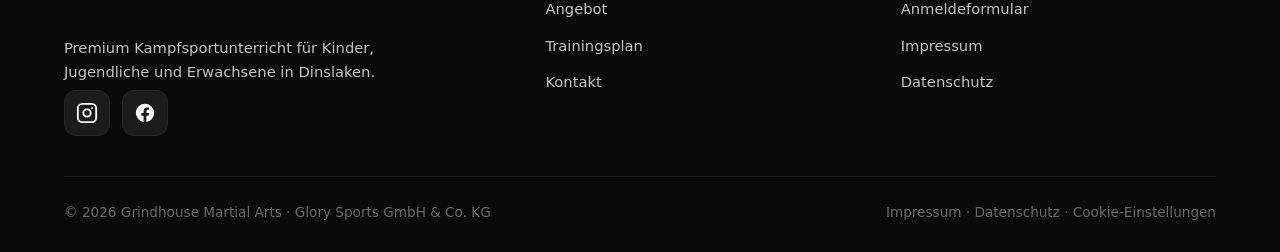
==== commit 95733c29: "Angebot als Reiter-System, Yoga entfernt, Button 'Jetzt anmelden', 'Kurs' statt 'Wunschkurs' - Finde" ====
--- a/anmeldeformular.html
+++ b/anmeldeformular.html
@@ -21,7 +21,7 @@
       <li><a href="index.html#kontakt">Kontakt</a></li>
     </ul></nav>
     <div class="nav__cta">
-      <a class="btn btn--ghost" href="anmeldeformular.html">Anmeldeformular</a>
+      <a class="btn btn--ghost" href="anmeldeformular.html">Jetzt anmelden</a>
       <a class="btn btn--primary" href="index.html#kontakt">Termin vereinbaren</a>
       <button class="nav__burger" aria-label="Menü öffnen" aria-expanded="false"><span></span><span></span><span></span></button>
     </div>
@@ -31,13 +31,13 @@
     <a href="index.html#trainingsplan">Trainingsplan</a>
     <a href="index.html#instagram">Instagram</a>
     <a href="index.html#kontakt">Kontakt</a>
-    <a class="btn btn--primary" href="anmeldeformular.html">Anmeldeformular</a>
+    <a class="btn btn--primary" href="anmeldeformular.html">Jetzt anmelden</a>
   </div>
   <section class="subhero">
     <div class="container">
       <span class="eyebrow">Mitglied werden</span>
       <h1>Anmeldeformular</h1>
-      <p>Melde dich jetzt für deinen Wunschkurs an. Nach dem Absenden erhältst du eine Bestätigung – wir kümmern uns um den Rest.</p>
+      <p>Melde dich jetzt für deinen Kurs an. Nach dem Absenden erhältst du eine Bestätigung – wir kümmern uns um den Rest.</p>
     </div>
   </section>
   <section class="section section--tight">
@@ -55,7 +55,7 @@
         </div>
         <div class="form-group"><label for="adresse">Adresse</label><input class="form-control" id="adresse" name="adresse" placeholder="Straße, PLZ, Ort" /></div>
         <div class="form-group">
-          <label for="kurs2">Wunschkurs <span class="req">*</span></label>
+          <label for="kurs2">Kurs <span class="req">*</span></label>
           <select class="form-control" id="kurs2" name="kurs" required>
             <option value="">– Bitte auswählen –</option>
             <option>Kickboxen (ab 5 Jahren)</option>
@@ -63,7 +63,6 @@
             <option>Kickboxen Teens</option>
             <option>Kickboxen (ab 16 Jahren)</option>
             <option>Frauen Kickboxen</option>
-            <option>Yoga</option>
             <option>Mini Turnen</option>
             <option>FitKids Gymnastics</option>
             <option>Kids &amp; Teens Pro Class</option>
--- a/assets/style.css
+++ b/assets/style.css
@@ -6,7 +6,9 @@
 :root {
   --red: #961318;
   --red-hover: #7a0f14;
-  --red-glow: rgba(150, 19, 24, 0.45);
+  --red-bright: #c9181f;        /* button surface: white text 5.8:1, lifts 3.4:1 off the near-black page */
+  --red-bright-hover: #e11f27;
+  --red-glow: rgba(201, 24, 31, 0.6);
   --green: #77bc40;
   --dark: #0a0a0a;
   --gray-900: #121212;
@@ -91,7 +93,9 @@
 .section__head h2::after {
   content: ""; display: block; width: 52px; height: 3px; margin: 18px auto 0;
   background: var(--red); border-radius: 3px;
-}
+  transform: scaleX(0); transform-origin: center; transition: transform 0.7s var(--ease-expo) 0.25s;
+}
+.section__head.in h2::after, .section__head:not(.reveal) h2::after { transform: scaleX(1); }
 
 /* ---------- Buttons ---------- */
 .btn {
@@ -108,16 +112,50 @@
   border-radius: var(--pill);
   border: 2px solid transparent;
   cursor: pointer;
-  transition: transform 0.25s var(--ease), background 0.25s var(--ease),
-    box-shadow 0.25s var(--ease), color 0.25s var(--ease);
-  will-change: transform;
+  position: relative; overflow: hidden; isolation: isolate;
+  transition: transform 0.22s var(--ease-expo), background 0.22s var(--ease),
+    box-shadow 0.3s var(--ease), color 0.22s var(--ease), border-color 0.22s var(--ease);
 }
 .btn:hover { transform: translateY(-2px); }
-.btn:active { transform: translateY(0) scale(0.98); }
-.btn--primary { background: var(--red); color: var(--white); box-shadow: 0 10px 30px -10px var(--red-glow); }
-.btn--primary:hover { background: var(--red-hover); box-shadow: 0 18px 44px -12px var(--red-glow), 0 0 0 1px rgba(255,255,255,0.08) inset; }
-.btn--ghost { background: transparent; color: var(--white); border-color: rgba(255, 255, 255, 0.35); }
-.btn--ghost:hover { border-color: var(--white); background: rgba(255, 255, 255, 0.06); }
+.btn:active { transform: translateY(0) scale(0.97); transition-duration: 0.08s; }
+.btn:focus-visible { outline: 2px solid var(--white); outline-offset: 3px; }
+
+/* Primary: brighter bordeaux, lit top edge, deeper glow — reads as a button on #0a0a0a */
+.btn--primary {
+  background: var(--red-bright); color: var(--white);
+  border-color: rgba(255, 255, 255, 0.24);
+  text-shadow: 0 1px 0 rgba(0, 0, 0, 0.25);
+  box-shadow:
+    inset 0 1px 0 rgba(255, 255, 255, 0.34),
+    inset 0 -1px 0 rgba(0, 0, 0, 0.25),
+    0 1px 2px rgba(0, 0, 0, 0.5),
+    0 14px 36px -10px var(--red-glow);
+}
+.btn--primary:hover {
+  background: var(--red-bright-hover); border-color: rgba(255, 255, 255, 0.4);
+  box-shadow:
+    inset 0 1px 0 rgba(255, 255, 255, 0.4),
+    inset 0 -1px 0 rgba(0, 0, 0, 0.25),
+    0 1px 2px rgba(0, 0, 0, 0.5),
+    0 22px 48px -12px var(--red-glow),
+    0 0 0 4px rgba(201, 24, 31, 0.24);
+}
+/* light sweep across the primary button on hover */
+.btn--primary::after {
+  content: ""; position: absolute; inset: 0; z-index: -1;
+  background: linear-gradient(115deg, transparent 30%, rgba(255,255,255,0.28) 50%, transparent 70%);
+  transform: translateX(-120%); transition: transform 0.6s var(--ease-expo);
+}
+.btn--primary:hover::after { transform: translateX(120%); }
+.btn[disabled] { opacity: 0.7; cursor: progress; transform: none; }
+
+/* Ghost: visible frame + faint fill at rest, inverts to solid white on hover */
+.btn--ghost {
+  background: rgba(255, 255, 255, 0.1); color: var(--white);
+  border-color: rgba(255, 255, 255, 0.88);
+  box-shadow: inset 0 1px 0 rgba(255, 255, 255, 0.14), 0 1px 2px rgba(0, 0, 0, 0.4);
+}
+.btn--ghost:hover { background: var(--white); color: var(--dark); border-color: var(--white); box-shadow: 0 16px 36px -14px rgba(255, 255, 255, 0.45); }
 .btn--block { width: 100%; justify-content: center; }
 
 /* ---------- Navbar ---------- */
@@ -180,16 +218,30 @@
 }
 .drawer a:hover { color: var(--red); }
 .drawer .btn { margin-top: 16px; }
+.drawer > a, .drawer > .drawer__socials { opacity: 0; transform: translateY(14px); transition: opacity 0.3s var(--ease), transform 0.4s var(--ease-expo); }
+.drawer.open > a, .drawer.open > .drawer__socials { opacity: 1; transform: none; }
+.drawer.open > :nth-child(1) { transition-delay: 0.1s; } .drawer.open > :nth-child(2) { transition-delay: 0.15s; }
+.drawer.open > :nth-child(3) { transition-delay: 0.2s; } .drawer.open > :nth-child(4) { transition-delay: 0.25s; }
+.drawer.open > :nth-child(5) { transition-delay: 0.3s; } .drawer.open > :nth-child(6) { transition-delay: 0.35s; }
+.drawer.open > :nth-child(7) { transition-delay: 0.4s; }
 
 /* ---------- Hero ---------- */
 .hero {
   position: relative; min-height: 100vh; min-height: 100dvh;
-  display: flex; align-items: center; overflow: hidden;
+  display: flex; align-items: center; overflow: hidden; isolation: isolate;
   padding: 120px 0 80px;
+  background: var(--dark);
+}
+/* photo layer: slow push-in on load (Ken Burns); scroll drift lives in the @supports block below */
+.hero::after {
+  content: ""; position: absolute; inset: -12% 0; z-index: -1;
   background:
     linear-gradient(180deg, rgba(10,10,10,0.55) 0%, rgba(10,10,10,0.82) 60%, var(--dark) 100%),
-    url("https://www.grindhousemartialarts.de/wp-content/uploads/2024/10/Grindhouse-17-scaled.jpg") center 28% / cover no-repeat fixed;
-}
+    url("https://www.grindhousemartialarts.de/wp-content/uploads/2024/10/Grindhouse-17-scaled.jpg") center 28% / cover no-repeat;
+  transform-origin: center 30%;
+  animation: hero-zoom 18s var(--ease) both;
+}
+@keyframes hero-zoom { from { scale: 1.12; } to { scale: 1; } }
 /* warm brand glow anchoring the hero copy */
 .hero::before {
   content: ""; position: absolute; z-index: 0;
@@ -236,40 +288,35 @@
 }
 @keyframes scroll { 0% { opacity: 0; top: 7px; } 40% { opacity: 1; } 80% { opacity: 0; top: 18px; } 100% { opacity: 0; } }
 
-/* ---------- Offer cards ---------- */
-.offer-grid { display: grid; grid-template-columns: repeat(2, 1fr); gap: 28px; }
-.offer-card {
-  position: relative; border-radius: var(--radius); overflow: hidden;
-  background: var(--gray-850); box-shadow: var(--shadow-card);
-  min-height: 440px; display: flex; flex-direction: column; justify-content: flex-end;
-  isolation: isolate;
-  transition: transform 0.4s var(--ease-expo), box-shadow 0.4s var(--ease-expo);
-}
-.offer-card:hover { transform: translateY(-6px); box-shadow: 0 30px 60px -24px rgba(0,0,0,0.8), 0 0 0 1px rgba(150,19,24,0.4); }
-.offer-card__img {
-  position: absolute; inset: 0; width: 100%; height: 100%; object-fit: cover;
-  z-index: -2; transition: transform 0.7s var(--ease);
-}
-.offer-card::before {
-  content: ""; position: absolute; inset: 0; z-index: -1;
-  background: linear-gradient(180deg, rgba(10,10,10,0.1) 0%, rgba(10,10,10,0.55) 45%, rgba(10,10,10,0.95) 100%);
-}
-.offer-card:hover .offer-card__img { transform: scale(1.06); }
-.offer-card__body { padding: 32px; }
-.offer-card__tag {
+/* ---------- Sport tabs (Finde deinen Sport) ---------- */
+.sport__tabs { margin-bottom: 28px; }
+.filter-tabs--sub { justify-content: flex-start; gap: 8px; margin-bottom: 22px; }
+.filter-tabs--sub .filter-tab { padding: 8px 16px; font-size: 0.78rem; }
+.sport__card {
+  display: grid; grid-template-columns: 1fr 1.15fr; gap: 44px; align-items: center;
+  padding: 36px 0 8px; border-top: 1px solid rgba(255, 255, 255, 0.1);
+}
+.sport__tag {
   display: inline-block; font-family: var(--font-display); font-style: italic; font-weight: 600;
   text-transform: uppercase; letter-spacing: 0.14em; font-size: 0.7rem;
-  background: var(--red); color: #fff; padding: 5px 14px; border-radius: var(--pill); margin-bottom: 14px;
-}
-.offer-card h3 { font-size: 1.7rem; margin-bottom: 12px; }
-.offer-card p { color: var(--gray-300); font-size: 0.96rem; margin-bottom: 20px; }
-.offer-card a.link {
-  font-family: var(--font-display); font-style: italic; font-weight: 600; text-transform: uppercase;
-  letter-spacing: 0.08em; font-size: 0.86rem; color: var(--white); display: inline-flex; align-items: center; gap: 8px;
-}
-.offer-card a.link svg { transition: transform 0.25s var(--ease); }
-.offer-card a.link:hover { color: var(--red); }
-.offer-card a.link:hover svg { transform: translateX(5px); }
+  background: var(--red); color: #fff; padding: 5px 14px; border-radius: var(--pill); margin-bottom: 16px;
+}
+.sport__body h3 { font-size: clamp(1.7rem, 3vw, 2.4rem); margin-bottom: 14px; }
+.sport__meta { list-style: none; display: flex; flex-wrap: wrap; gap: 8px; margin-bottom: 20px; }
+.sport__meta li {
+  font-size: 0.84rem; font-weight: 600; color: var(--cream); font-variant-numeric: tabular-nums;
+  padding: 6px 12px; border-radius: 8px; background: rgba(255, 255, 255, 0.07); border: 1px solid rgba(255, 255, 255, 0.12);
+}
+.sport__body p { color: var(--gray-300); font-size: 0.98rem; margin-bottom: 14px; max-width: 52ch; }
+.sport__body .btn { margin-top: 10px; }
+.sport__media { border-radius: var(--radius); overflow: hidden; box-shadow: var(--shadow-card); aspect-ratio: 4 / 3; }
+.sport__media img { width: 100%; height: 100%; object-fit: cover; display: block; }
+/* switching tabs: copy rises in a cascade, photo settles from a push-in */
+.filter-panel.active .sport__body > * { animation: rise 0.5s var(--ease-expo) both; animation-delay: calc(var(--i, 0) * 60ms); }
+.sport__body > :nth-child(2) { --i: 1; } .sport__body > :nth-child(3) { --i: 2; } .sport__body > :nth-child(4) { --i: 3; }
+.sport__body > :nth-child(5) { --i: 4; } .sport__body > :nth-child(6) { --i: 5; }
+.filter-panel.active .sport__media img { animation: sport-in 0.9s var(--ease-expo) both; }
+@keyframes sport-in { from { opacity: 0; transform: scale(1.08); } to { opacity: 1; transform: none; } }
 
 /* ---------- Why / About split ---------- */
 .split { display: grid; grid-template-columns: 1.05fr 1fr; gap: 56px; align-items: center; }
@@ -280,19 +327,27 @@
 .split__body p { color: var(--gray-300); margin-bottom: 18px; }
 
 /* ---------- Values ---------- */
+.values-section { isolation: isolate; overflow: hidden; }
+.values-section::before {
+  content: ""; position: absolute; inset: -12% 0; z-index: -1;
+  background:
+    linear-gradient(180deg, rgba(10,10,10,0.9) 0%, rgba(10,10,10,0.72) 45%, rgba(10,10,10,0.94) 100%),
+    url("img/werte-bg-1920.webp") center 40% / cover no-repeat;
+}
 .values { display: grid; grid-template-columns: repeat(3, 1fr); gap: 24px; }
 .value-card {
-  background: linear-gradient(180deg, rgba(255,255,255,0.025), transparent 40%), var(--gray-850);
-  border: 1px solid var(--gray-700); border-radius: var(--radius); box-shadow: var(--hairline);
+  background: linear-gradient(180deg, rgba(255,255,255,0.03), transparent 40%), rgba(14, 14, 14, 0.82);
+  backdrop-filter: blur(6px); -webkit-backdrop-filter: blur(6px);
+  border: 1px solid rgba(255, 255, 255, 0.12); border-radius: var(--radius); box-shadow: var(--hairline);
   padding: 36px 30px; text-align: center;
   transition: transform 0.35s var(--ease-expo), border-color 0.35s var(--ease), box-shadow 0.35s var(--ease);
 }
 .value-card:hover { transform: translateY(-6px); border-color: var(--red); box-shadow: var(--hairline), 0 20px 40px -20px rgba(0,0,0,0.7); }
 .value-card:hover .value-card__icon { background: var(--red); color: #fff; }
+.value-card__icon { transition: background 0.35s var(--ease), color 0.35s var(--ease); }
 .value-card__icon {
   width: 64px; height: 64px; margin: 0 auto 20px; border-radius: 50%;
   display: grid; place-items: center; background: rgba(150,19,24,0.12); color: var(--red);
-  transition: background 0.35s var(--ease), color 0.35s var(--ease);
 }
 .value-card h3 { font-size: 1.25rem; margin-bottom: 10px; }
 .value-card p { color: var(--gray-300); font-size: 0.94rem; }
@@ -300,56 +355,116 @@
 /* ---------- Course filter ---------- */
 .filter-tabs { display: flex; flex-wrap: wrap; gap: 10px; justify-content: center; margin-bottom: 36px; }
 .filter-tab {
+  position: relative; overflow: hidden;
   font-family: var(--font-display); font-style: italic; font-weight: 600; text-transform: uppercase;
   letter-spacing: 0.06em; font-size: 0.86rem; padding: 11px 24px; border-radius: var(--pill);
-  background: var(--gray-800); color: var(--gray-300); border: 1px solid var(--gray-700); cursor: pointer;
-  transition: 0.25s var(--ease);
-}
-.filter-tab:hover { color: var(--white); border-color: var(--gray-500); }
-.filter-tab.active { background: var(--red); color: #fff; border-color: var(--red); }
-.filter-panel { display: none; animation: fade 0.4s var(--ease); }
+  background: var(--gray-800); color: var(--ink-2); border: 1px solid rgba(255, 255, 255, 0.16); cursor: pointer;
+  transition: color 0.25s var(--ease), border-color 0.25s var(--ease), background 0.25s var(--ease), transform 0.18s var(--ease-expo);
+}
+/* idle hint: a thin red light beam sweeps the bottom edge of every tab that is NOT selected.
+   Tabs take turns (delay = index * quarter cycle), so only one beam moves at a time. */
+.filter-tab::before {
+  content: ""; position: absolute; left: 0; bottom: 0; width: 50%; height: 1px; opacity: 0;
+  background: linear-gradient(90deg, transparent, var(--red-bright-hover) 50%, transparent);
+  box-shadow: 0 0 8px 1px var(--red-glow);
+  transform: translateX(-100%);
+  animation: tab-beam 4.2s cubic-bezier(0.45, 0, 0.55, 1) infinite;
+  pointer-events: none;
+}
+.filter-tab:nth-child(2)::before { animation-delay: 1.05s; }
+.filter-tab:nth-child(3)::before { animation-delay: 2.1s; }
+.filter-tab:nth-child(4)::before { animation-delay: 3.15s; }
+.filter-tab.active::before { animation: none; }
+@keyframes tab-beam {
+  0%   { transform: translateX(-100%); opacity: 0; }
+  6%   { opacity: 1; }
+  44%  { opacity: 1; }
+  50%  { transform: translateX(200%); opacity: 0; }
+  100% { transform: translateX(200%); opacity: 0; }
+}
+.filter-tab:hover { color: var(--white); border-color: var(--gray-300); background: var(--gray-700); }
+.filter-tab:active { transform: scale(0.96); }
+.filter-tab:focus-visible { outline: 2px solid var(--white); outline-offset: 2px; }
+.filter-tab.active {
+  background: var(--red-bright); color: #fff; border-color: rgba(255,255,255,0.22);
+  box-shadow: inset 0 1px 0 rgba(255,255,255,0.22), 0 8px 22px -10px var(--red-glow);
+}
+/* click feedback: settle from the press, ring flashes out (class set by app.js, removed on animationend) */
+.filter-tab.pop { animation: tab-pop 0.32s var(--ease-expo); }
+@keyframes tab-pop {
+  0%   { transform: scale(0.96); box-shadow: 0 0 0 0 rgba(201, 24, 31, 0.55); }
+  45%  { transform: scale(1.05); }
+  100% { transform: scale(1); box-shadow: 0 0 0 10px rgba(201, 24, 31, 0); }
+}
+.filter-panel { display: none; }
 .filter-panel.active { display: block; }
-@keyframes fade { from { opacity: 0; transform: translateY(8px); } to { opacity: 1; transform: translateY(0); } }
+/* course pills cascade in when a tab is switched */
+.filter-panel.active .course-pill { animation: rise 0.55s var(--ease-expo) both; animation-delay: calc(var(--i, 0) * 60ms); }
+.course-pill:nth-child(1) { --i: 0; } .course-pill:nth-child(2) { --i: 1; } .course-pill:nth-child(3) { --i: 2; }
+.course-pill:nth-child(4) { --i: 3; } .course-pill:nth-child(5) { --i: 4; } .course-pill:nth-child(6) { --i: 5; }
+@keyframes rise { from { opacity: 0; transform: translateY(10px); } to { opacity: 1; transform: translateY(0); } }
 .course-list { display: grid; grid-template-columns: repeat(auto-fill, minmax(240px, 1fr)); gap: 16px; }
 .course-pill {
   background: var(--gray-850); border: 1px solid var(--gray-700); border-radius: 12px; padding: 20px 22px;
   display: flex; flex-direction: column; gap: 4px;
-}
+  transition: border-color 0.25s var(--ease), transform 0.3s var(--ease-expo), background 0.25s var(--ease);
+}
+.course-pill:hover { border-color: rgba(185,24,31,0.6); background: var(--gray-800); transform: translateX(4px); }
 .course-pill strong { font-family: var(--font-display); font-style: italic; text-transform: uppercase; font-size: 1.05rem; }
 .course-pill span { color: var(--gray-300); font-size: 0.88rem; }
 .course-pill .time { color: var(--red); font-weight: 600; }
 
-/* ---------- Training plan ---------- */
-.plan-wrap { overflow-x: auto; border-radius: var(--radius); border: 1px solid var(--gray-700); }
-table.plan { width: 100%; border-collapse: collapse; min-width: 760px; background: var(--gray-900); }
-table.plan th, table.plan td { padding: 14px 16px; text-align: left; vertical-align: top; border-bottom: 1px solid var(--gray-800); }
+/* ---------- Training plan: cream slot tiles on a dark grid, today's column marked (app.js) ---------- */
+.plan-wrap { overflow-x: auto; border-radius: var(--radius); border: 1px solid rgba(255, 255, 255, 0.14); }
+table.plan { width: 100%; border-collapse: collapse; min-width: 760px; background: var(--gray-850); }
+table.plan th, table.plan td { padding: 10px; text-align: left; vertical-align: top; border-bottom: 1px solid rgba(255, 255, 255, 0.08); }
 table.plan th {
   font-family: var(--font-display); font-style: italic; text-transform: uppercase; letter-spacing: 0.06em;
-  font-size: 0.9rem; background: var(--red); color: #fff; position: sticky; top: 0;
-}
-table.plan td { font-size: 0.88rem; color: var(--gray-300); border-right: 1px solid var(--gray-800); }
+  font-size: 0.95rem; padding: 14px 16px; background: var(--red); color: #fff; position: sticky; top: 0;
+}
+table.plan th.today { background: var(--red-bright); }
+table.plan th.today::after {
+  content: "Heute"; margin-left: 10px; vertical-align: 2px;
+  font-family: var(--font-body); font-style: normal; font-weight: 700; font-size: 0.66rem; letter-spacing: 0.04em;
+  padding: 2px 9px; border-radius: var(--pill); background: #fff; color: var(--red);
+}
+table.plan td { font-size: 0.88rem; border-right: 1px solid rgba(255, 255, 255, 0.08); transition: background 0.2s var(--ease); }
+table.plan td.today { background: rgba(201, 24, 31, 0.1); }
 table.plan td:last-child { border-right: 0; }
-table.plan .slot { display: block; }
-table.plan .slot strong { color: var(--white); font-weight: 600; display: block; }
-table.plan .slot .t { color: var(--red); font-weight: 600; font-variant-numeric: tabular-nums; }
-table.plan .slot small { color: var(--gray-500); }
+table.plan .slot {
+  display: block; height: 100%; padding: 10px 12px; border-radius: 10px;
+  background: var(--cream); color: var(--dark);
+  transition: transform 0.3s var(--ease-expo), box-shadow 0.3s var(--ease);
+}
+table.plan .slot:hover { transform: translateY(-2px); box-shadow: 0 10px 22px -12px rgba(0, 0, 0, 0.8); }
+table.plan td.today .slot { box-shadow: 0 0 0 2px var(--red-bright), 0 10px 24px -12px var(--red-glow); }
+table.plan .slot strong { color: var(--dark); font-weight: 700; display: block; }
+table.plan .slot .t { color: var(--red); font-weight: 700; font-variant-numeric: tabular-nums; }
+table.plan .slot small { color: #5c5652; }
 .plan-note { text-align: center; color: var(--gray-300); font-style: italic; margin-top: 16px; }
 
 /* mobile accordion for plan */
 .plan-accordion { display: none; }
-.plan-day { border: 1px solid var(--gray-700); border-radius: 12px; margin-bottom: 10px; overflow: hidden; }
+.plan-day { border: 1px solid rgba(255, 255, 255, 0.14); border-radius: 12px; margin-bottom: 10px; overflow: hidden; background: var(--gray-850); }
 .plan-day summary {
-  list-style: none; cursor: pointer; padding: 16px 20px; background: var(--gray-850);
+  list-style: none; cursor: pointer; padding: 16px 20px; background: var(--gray-800); color: var(--white);
   font-family: var(--font-display); font-style: italic; text-transform: uppercase; letter-spacing: 0.06em;
   display: flex; justify-content: space-between; align-items: center;
 }
 .plan-day summary::-webkit-details-marker { display: none; }
-.plan-day summary::after { content: "+"; color: var(--red); font-size: 1.4rem; }
+.plan-day summary::after { content: "+"; color: var(--red-bright-hover); font-size: 1.4rem; }
 .plan-day[open] summary::after { content: "\2013"; }
-.plan-day__body { padding: 8px 20px 18px; }
-.plan-day__body .slot { padding: 10px 0; border-bottom: 1px solid var(--gray-800); }
-.plan-day__body .slot:last-child { border-bottom: 0; }
-.plan-day__body .t { color: var(--red); font-weight: 600; }
+.plan-day.today summary { background: var(--red-bright); }
+.plan-day.today summary::after { color: #fff; }
+.plan-day.today summary::before {
+  content: "Heute"; order: 2; margin-left: auto; margin-right: 14px;
+  font-family: var(--font-body); font-style: normal; font-weight: 700; font-size: 0.66rem; letter-spacing: 0.04em;
+  padding: 2px 9px; border-radius: var(--pill); background: #fff; color: var(--red);
+}
+.plan-day.today summary::after { order: 3; }
+.plan-day__body { padding: 12px 12px 14px; display: grid; gap: 8px; }
+.plan-day__body .slot { padding: 10px 12px; border-radius: 10px; background: var(--cream); color: var(--dark); font-weight: 600; }
+.plan-day__body .t { color: var(--red); font-weight: 700; margin-right: 8px; font-variant-numeric: tabular-nums; }
 
 /* ---------- Instagram feed ---------- */
 .ig { background: linear-gradient(180deg, var(--gray-900), var(--dark)); }
@@ -357,23 +472,11 @@
 .ig__head h2 { font-size: clamp(1.8rem, 4vw, 2.8rem); }
 .ig__handle { display: inline-flex; align-items: center; gap: 10px; color: var(--gray-300); }
 .ig__handle:hover { color: var(--white); }
-.ig-grid { display: grid; grid-template-columns: repeat(3, 1fr); gap: 20px; }
-.ig-card {
-  position: relative; aspect-ratio: 1 / 1; border-radius: var(--radius); overflow: hidden;
-  background: var(--gray-850); border: 1px solid var(--gray-700); display: block;
-}
-.ig-card img { width: 100%; height: 100%; object-fit: cover; transition: transform 0.6s var(--ease); }
-.ig-card:hover img { transform: scale(1.07); }
-.ig-card__overlay {
-  position: absolute; inset: 0; background: linear-gradient(180deg, transparent 40%, rgba(10,10,10,0.88));
-  opacity: 0; transition: opacity 0.3s var(--ease); display: flex; flex-direction: column; justify-content: flex-end; padding: 18px;
-}
-.ig-card:hover .ig-card__overlay { opacity: 1; }
-.ig-card__overlay p { font-size: 0.82rem; color: var(--cream); display: -webkit-box; -webkit-line-clamp: 3; -webkit-box-orient: vertical; overflow: hidden; }
-.ig-card__overlay .meta { display: flex; gap: 16px; font-size: 0.8rem; color: var(--white); margin-top: 8px; font-weight: 600; }
-.ig-card__badge { position: absolute; top: 12px; right: 12px; z-index: 2; color: #fff; filter: drop-shadow(0 2px 6px rgba(0,0,0,0.6)); }
-.ig-skeleton { background: linear-gradient(100deg, var(--gray-850) 30%, var(--gray-700) 50%, var(--gray-850) 70%); background-size: 200% 100%; animation: shimmer 1.4s infinite; }
-@keyframes shimmer { to { background-position: -200% 0; } }
+/* photo gallery: 3 x 2 squares */
+.gallery { display: grid; grid-template-columns: repeat(3, 1fr); gap: 16px; }
+.gallery__item { margin: 0; aspect-ratio: 1 / 1; border-radius: var(--radius); overflow: hidden; background: var(--gray-850); }
+.gallery__item img { width: 100%; height: 100%; object-fit: cover; display: block; transition: transform 0.8s var(--ease-expo); }
+.gallery__item:hover img { transform: scale(1.05); }
 
 /* ---------- Contact ---------- */
 .contact { display: grid; grid-template-columns: 1fr 1fr; gap: 48px; align-items: start; }
@@ -405,14 +508,6 @@
 .hp { position: absolute; left: -9999px; }
 
 /* ---------- Partners ---------- */
-.partners { background: var(--gray-900); }
-.partner-grid { display: grid; grid-template-columns: repeat(4, 1fr); gap: 22px; align-items: center; }
-.partner-grid img {
-  width: 100%; height: 80px; object-fit: contain; background: var(--cream); border-radius: 12px; padding: 12px;
-  filter: grayscale(1); opacity: 0.62;
-  transition: opacity 0.3s var(--ease), filter 0.3s var(--ease), transform 0.3s var(--ease-expo);
-}
-.partner-grid img:hover { filter: grayscale(0); opacity: 1; transform: translateY(-4px); }
 
 /* ---------- Footer ---------- */
 .footer { background: var(--dark); border-top: 1px solid var(--gray-800); padding: 56px 0 28px; }
@@ -437,11 +532,81 @@
 .footer__bottom a:hover { color: var(--gray-300); }
 
 /* ---------- Reveal animation ---------- */
-.reveal { opacity: 0; transform: translateY(24px); transition: opacity 0.8s var(--ease-expo), transform 0.8s var(--ease-expo); }
-.reveal.in { opacity: 1; transform: translateY(0); }
+.reveal {
+  opacity: 0; transform: translateY(28px); filter: blur(6px);
+  transition: opacity 0.9s var(--ease-expo), transform 0.9s var(--ease-expo), filter 0.9s var(--ease-expo);
+}
+.reveal.in { opacity: 1; transform: translateY(0); filter: blur(0); }
 /* gentle stagger when several reveals sit in one row/grid */
-.offer-grid .reveal:nth-child(2), .values .reveal:nth-child(2), .reviews-grid .reveal:nth-child(2) { transition-delay: 0.08s; }
-.values .reveal:nth-child(3), .reviews-grid .reveal:nth-child(3) { transition-delay: 0.16s; }
+.values .reveal:nth-child(2), .reviews-grid .reveal:nth-child(2) { transition-delay: 0.1s; }
+.values .reveal:nth-child(3), .reviews-grid .reveal:nth-child(3) { transition-delay: 0.2s; }
+/* value cards: icon pops in after its card */
+.value-card.reveal .value-card__icon { opacity: 0; transform: scale(0.6); }
+.value-card.reveal.in .value-card__icon {
+  opacity: 1; transform: none;
+  transition: opacity 0.5s var(--ease) 0.25s, transform 0.7s var(--ease-expo) 0.25s, background 0.35s var(--ease), color 0.35s var(--ease);
+}
+/* split sections: media wipes in, copy slides from the other side */
+.split.reveal { transform: none; filter: none; opacity: 1; transition: none; }
+.split.reveal .split__body { opacity: 0; transform: translateX(32px); transition: opacity 0.9s var(--ease-expo) 0.12s, transform 0.9s var(--ease-expo) 0.12s; }
+.split--rev.reveal .split__body { transform: translateX(-32px); }
+.split.reveal .split__media { clip-path: inset(0 100% 0 0 round var(--radius)); transition: clip-path 1.1s var(--ease-expo); }
+.split--rev.reveal .split__media { clip-path: inset(0 0 0 100% round var(--radius)); }
+.split.reveal .split__media img { transform: scale(1.1); transition: transform 1.5s var(--ease-expo); }
+.split.reveal.in .split__body { opacity: 1; transform: translateX(0); }
+.split.reveal.in .split__media { clip-path: inset(0 0 0 0 round var(--radius)); }
+.split.reveal.in .split__media img { transform: none; }
+/* training plan rows cascade in; today's ring lights up after the rows land */
+.plan-wrap.reveal table.plan tbody tr { opacity: 0; transform: translateY(8px); transition: opacity 0.6s var(--ease-expo), transform 0.6s var(--ease-expo); }
+.plan-wrap.reveal.in table.plan tbody tr { opacity: 1; transform: none; }
+.plan-wrap.reveal table.plan td.today .slot { box-shadow: 0 0 0 0 rgba(201, 24, 31, 0); }
+.plan-wrap.reveal.in table.plan td.today .slot { box-shadow: 0 0 0 2px var(--red-bright), 0 10px 24px -12px var(--red-glow); transition: box-shadow 0.6s var(--ease) 0.7s; }
+.plan-wrap.reveal table.plan th.today::after { opacity: 0; transform: scale(0.8); }
+.plan-wrap.reveal.in table.plan th.today::after { opacity: 1; transform: none; display: inline-block; transition: opacity 0.4s var(--ease) 0.9s, transform 0.5s var(--ease-expo) 0.9s; }
+.plan-wrap.reveal.in tbody tr:nth-child(2) { transition-delay: 0.07s; } .plan-wrap.reveal.in tbody tr:nth-child(3) { transition-delay: 0.14s; }
+.plan-wrap.reveal.in tbody tr:nth-child(4) { transition-delay: 0.21s; } .plan-wrap.reveal.in tbody tr:nth-child(5) { transition-delay: 0.28s; }
+.plan-wrap.reveal.in tbody tr:nth-child(n+6) { transition-delay: 0.35s; }
+/* gallery: squares settle in a cascade */
+.gallery.reveal .gallery__item { opacity: 0; transform: translateY(14px) scale(0.97); }
+.gallery.reveal.in .gallery__item { opacity: 1; transform: none; transition: opacity 0.6s var(--ease-expo), transform 0.8s var(--ease-expo); transition-delay: calc(var(--i, 0) * 70ms); }
+.gallery__item:nth-child(2) { --i: 1; } .gallery__item:nth-child(3) { --i: 2; } .gallery__item:nth-child(4) { --i: 3; }
+.gallery__item:nth-child(5) { --i: 4; } .gallery__item:nth-child(6) { --i: 5; }
+
+/* ---------- Hero page-load choreography ---------- */
+@keyframes hero-in { from { opacity: 0; transform: translateY(22px); filter: blur(8px); } to { opacity: 1; transform: none; filter: blur(0); } }
+@keyframes hero-card { from { opacity: 0; transform: translateX(40px) scale(0.98); } to { opacity: 1; transform: none; } }
+@keyframes hero-glow { 0%, 100% { opacity: 0.85; transform: scale(1); } 50% { opacity: 1; transform: scale(1.08); } }
+.hero__brandmark, .hero h1, .hero__lead, .hero__sub, .hero__actions, .hero__reviews {
+  animation: hero-in 0.9s var(--ease-expo) both; animation-delay: calc(0.1s + var(--i, 0) * 0.11s);
+}
+.hero__brandmark { --i: 0; } .hero h1 { --i: 1; } .hero__lead { --i: 2; } .hero__sub { --i: 3; } .hero__actions { --i: 4; } .hero__reviews { --i: 5; }
+.hero__finder { animation: hero-card 1s var(--ease-expo) 0.45s both; }
+@keyframes hero-fade { from { opacity: 0; } to { opacity: 1; } }
+.hero__scroll { animation: hero-fade 0.8s var(--ease-expo) 1.2s both; }
+.hero::before { animation: hero-glow 9s ease-in-out infinite; }
+
+/* scroll-driven (progressive enhancement): photo drifts slower than the page, hero copy lifts away on desktop */
+@supports (animation-timeline: scroll()) {
+  @keyframes hero-drift { to { translate: 0 10%; } }
+  @keyframes hero-out { to { opacity: 0; translate: 0 -48px; } }
+  .hero::after {
+    animation: hero-zoom 18s var(--ease) both, hero-drift linear both;
+    animation-timeline: auto, scroll(root); animation-range: normal, 0 100vh;
+  }
+  @media (min-width: 1101px) {
+    .hero__grid { animation: hero-out linear both; animation-timeline: scroll(root); animation-range: 0 75vh; }
+  }
+  @keyframes values-drift { from { translate: 0 -7%; } to { translate: 0 7%; } }
+  .values-section::before { animation: values-drift linear both; animation-timeline: view(); animation-range: entry 0% exit 100%; }
+}
+
+/* ---------- Scroll progress (under the navbar) ---------- */
+.scroll-progress {
+  position: fixed; top: 0; left: 0; z-index: 101; height: 3px; width: 100%;
+  background: linear-gradient(90deg, var(--red-bright), var(--red));
+  transform-origin: left; transform: scaleX(0); pointer-events: none;
+  box-shadow: 0 0 10px var(--red-glow);
+}
 
 /* ---------- Sub-page hero ---------- */
 .subhero { padding: 150px 0 60px; background: linear-gradient(180deg, var(--gray-900), var(--dark)); border-bottom: 1px solid var(--gray-800); }
@@ -497,7 +662,63 @@
 .review-card__name { font-weight: 600; color: var(--white); font-size: 0.9rem; }
 .review-card__src { color: var(--gray-500); font-size: 0.8rem; }
 
+/* ---------- DSGVO Consent banner ---------- */
+.consent {
+  position: fixed; z-index: 1000; left: 0; right: 0;
+  bottom: calc(0px + env(safe-area-inset-bottom, 0px));
+  padding: 16px; pointer-events: none;
+  transform: translateY(130%); transition: transform 0.5s var(--ease-expo);
+}
+.consent.open { transform: translateY(0); pointer-events: auto; }
+.consent__inner {
+  max-width: var(--maxw); margin: 0 auto;
+  background: rgba(18,18,18,0.97); backdrop-filter: blur(14px); -webkit-backdrop-filter: blur(14px);
+  border: 1px solid var(--gray-700); border-radius: var(--radius);
+  box-shadow: 0 -12px 44px -14px rgba(0,0,0,0.75), var(--hairline);
+  padding: 22px 24px;
+  display: grid; grid-template-columns: 1.5fr 0.9fr; gap: 26px; align-items: center;
+}
+.consent__body h3 { font-size: 1.15rem; margin-bottom: 8px; }
+.consent__body > p { color: var(--gray-300); font-size: 0.9rem; margin-bottom: 16px; max-width: 62ch; }
+.consent__opts { display: flex; flex-wrap: wrap; gap: 12px 22px; }
+.consent__opt { display: flex; gap: 10px; align-items: flex-start; font-size: 0.85rem; cursor: pointer; }
+.consent__opt input { margin-top: 3px; width: auto; accent-color: var(--red); }
+.consent__opt span { display: flex; flex-direction: column; }
+.consent__opt strong { color: var(--white); font-weight: 600; }
+.consent__opt small { color: var(--gray-500); font-size: 0.75rem; }
+.consent__opt--fixed { opacity: 0.7; }
+.consent__actions { display: flex; flex-direction: column; gap: 10px; }
+.consent__actions .btn { width: 100%; justify-content: center; padding: 12px 20px; font-size: 0.82rem; }
+.consent__link { text-align: center; color: var(--gray-500); font-size: 0.8rem; margin-top: 2px; }
+.consent__link:hover { color: var(--gray-300); }
+
+/* ---------- Google Maps consent placeholder ---------- */
+.map-embed { position: relative; }
+.map-consent {
+  display: flex; flex-direction: column; align-items: center; justify-content: center; text-align: center;
+  gap: 12px; padding: 30px 24px; min-height: 220px;
+  background: linear-gradient(180deg, var(--gray-850), var(--gray-900)); color: var(--gray-300);
+}
+.map-consent svg { color: var(--red); }
+.map-consent__title { font-family: var(--font-display); font-style: italic; text-transform: uppercase; color: var(--white); letter-spacing: 0.04em; }
+.map-consent__note { font-size: 0.86rem; color: var(--gray-300); max-width: 46ch; }
+.map-consent__note a { color: var(--red); }
+.map-consent__note a:hover { text-decoration: underline; }
+.map-consent__btn { margin-top: 4px; }
+.map-consent__remember { display: inline-flex; align-items: center; gap: 8px; font-size: 0.78rem; color: var(--gray-500); cursor: pointer; }
+.map-consent__remember input { width: auto; accent-color: var(--red); }
+
+/* ---------- Form DSGVO consent row ---------- */
+.form-group--consent { display: flex; gap: 10px; align-items: flex-start; margin-bottom: 20px; }
+.form-group--consent input { margin-top: 4px; width: auto; flex: 0 0 auto; accent-color: var(--red); }
+.form-group--consent label { margin: 0; font-weight: 400; color: var(--gray-300); font-size: 0.88rem; }
+.form-group--consent a { color: var(--red); }
+.form-group--consent a:hover { text-decoration: underline; }
+
 /* ---------- Responsive ---------- */
+@media (max-width: 780px) {
+  .consent__inner { grid-template-columns: 1fr; gap: 18px; padding: 20px; }
+}
 @media (max-width: 1100px) {
   .hero__grid { grid-template-columns: 1fr; gap: 36px; }
   .hero__finder { max-width: 560px; }
@@ -510,24 +731,31 @@
   .split--rev .split__media { order: 0; }
   .contact { grid-template-columns: 1fr; gap: 32px; }
   .footer__top { grid-template-columns: 1fr 1fr; }
-  .partner-grid { grid-template-columns: repeat(3, 1fr); }
   .reviews-grid { grid-template-columns: 1fr; gap: 16px; }
 }
 @media (max-width: 720px) {
   .section { padding: 72px 0; }
   .hero { min-height: auto; padding: 110px 0 64px; }
   .hero__finder { padding: 22px; }
-  .offer-grid { grid-template-columns: 1fr; }
+  .sport__card { grid-template-columns: 1fr; gap: 24px; padding-top: 24px; }
+  .sport__media { order: -1; }
+  .filter-tabs--sub { justify-content: center; }
   .values { grid-template-columns: 1fr; }
-  .ig-grid { grid-template-columns: 1fr 1fr; }
-  .partner-grid { grid-template-columns: repeat(2, 1fr); }
+  .gallery { grid-template-columns: 1fr 1fr; gap: 10px; }
+  .values-section::before { background-image: linear-gradient(180deg, rgba(10,10,10,0.9) 0%, rgba(10,10,10,0.72) 45%, rgba(10,10,10,0.94) 100%), url("img/werte-bg-1080.webp"); }
   .footer__top { grid-template-columns: 1fr; }
-  .hero { background-attachment: scroll; }
   table.plan { display: none; }
   .plan-wrap { border: 0; overflow: visible; }
   .plan-accordion { display: block; }
 }
 @media (prefers-reduced-motion: reduce) {
   *, *::before, *::after { animation: none !important; transition: none !important; scroll-behavior: auto; }
-  .reveal { opacity: 1; transform: none; }
-}
+  .reveal, .split.reveal .split__media, .split.reveal .split__body, .split.reveal .split__media img,
+  .value-card.reveal .value-card__icon,
+  .drawer > a, .drawer > .drawer__socials,
+  .plan-wrap.reveal table.plan tbody tr, .gallery.reveal .gallery__item { opacity: 1 !important; transform: none !important; filter: none !important; clip-path: none !important; }
+  .hero::after, .hero__grid, .values-section::before { scale: 1; translate: none; opacity: 1; }
+  .plan-wrap.reveal table.plan th.today::after { opacity: 1; transform: none; }
+  .section__head h2::after { transform: scaleX(1); }
+  .scroll-progress { display: none; }
+}
